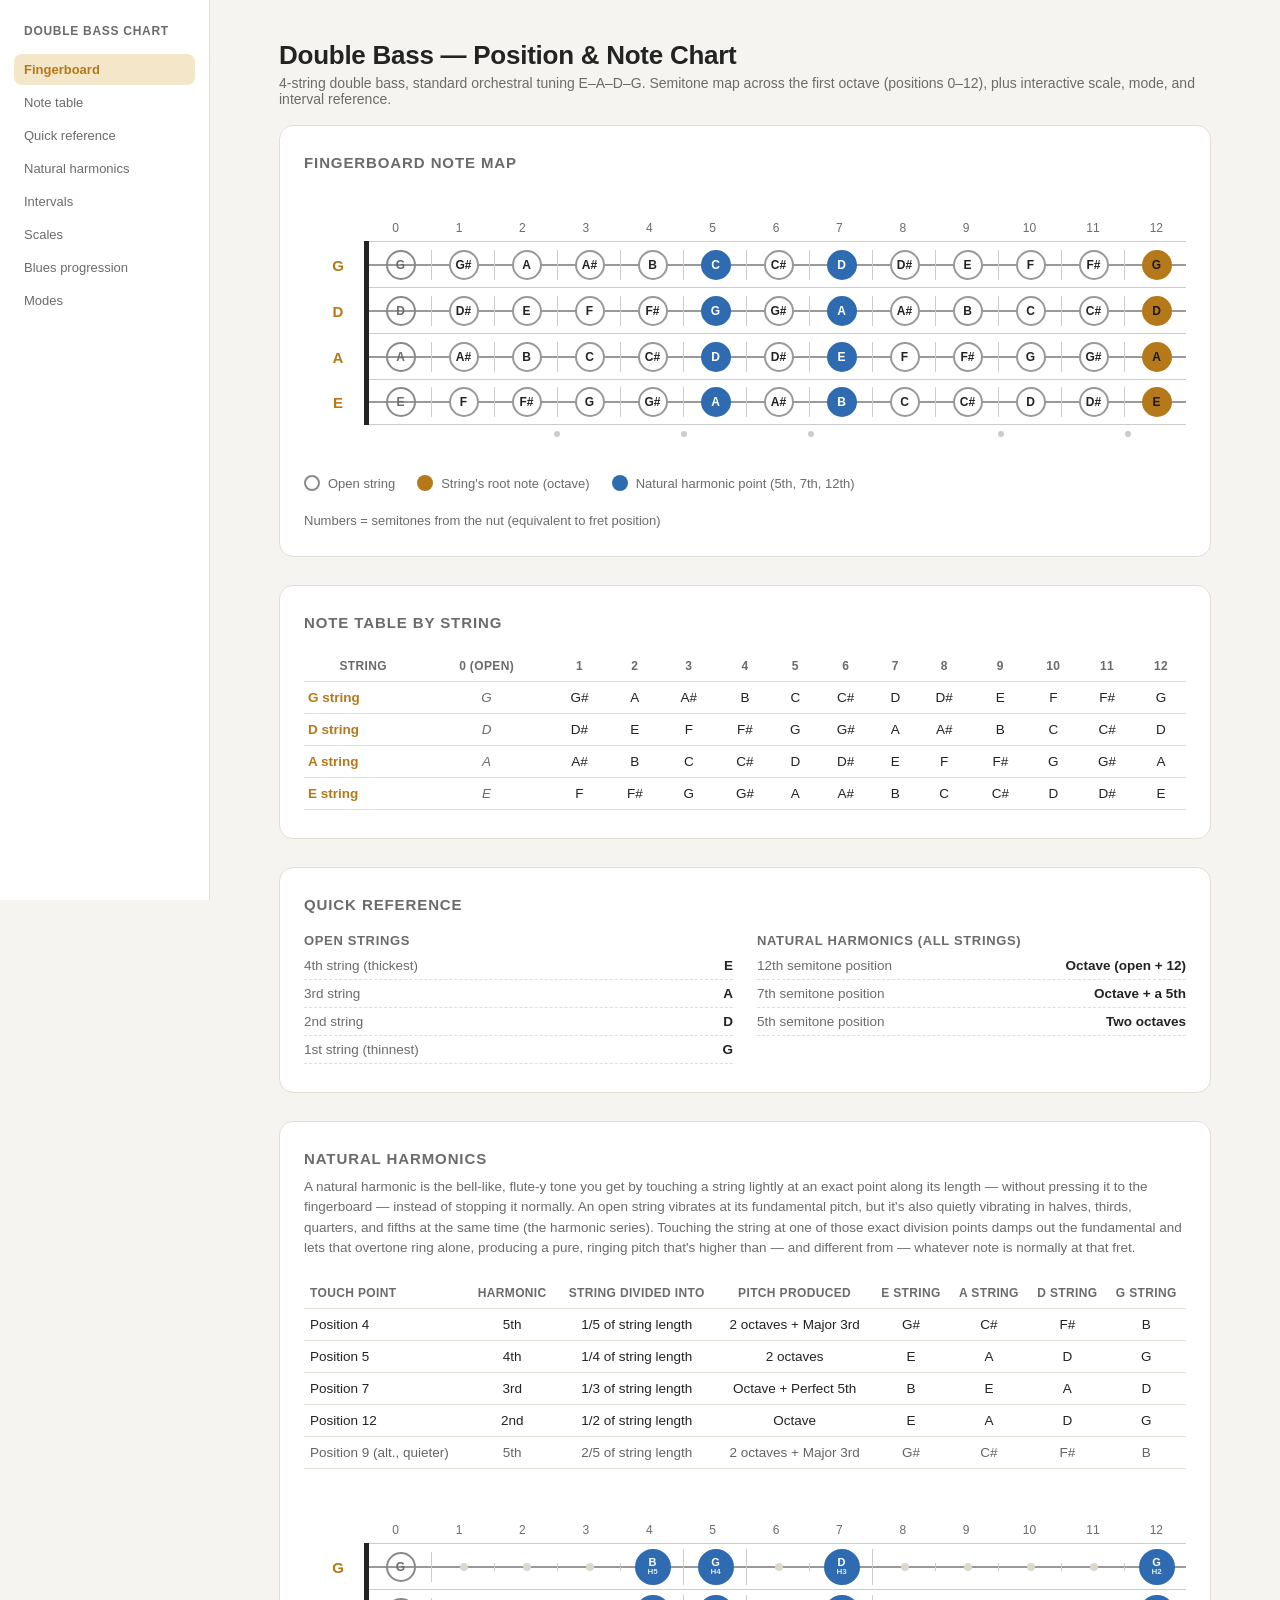
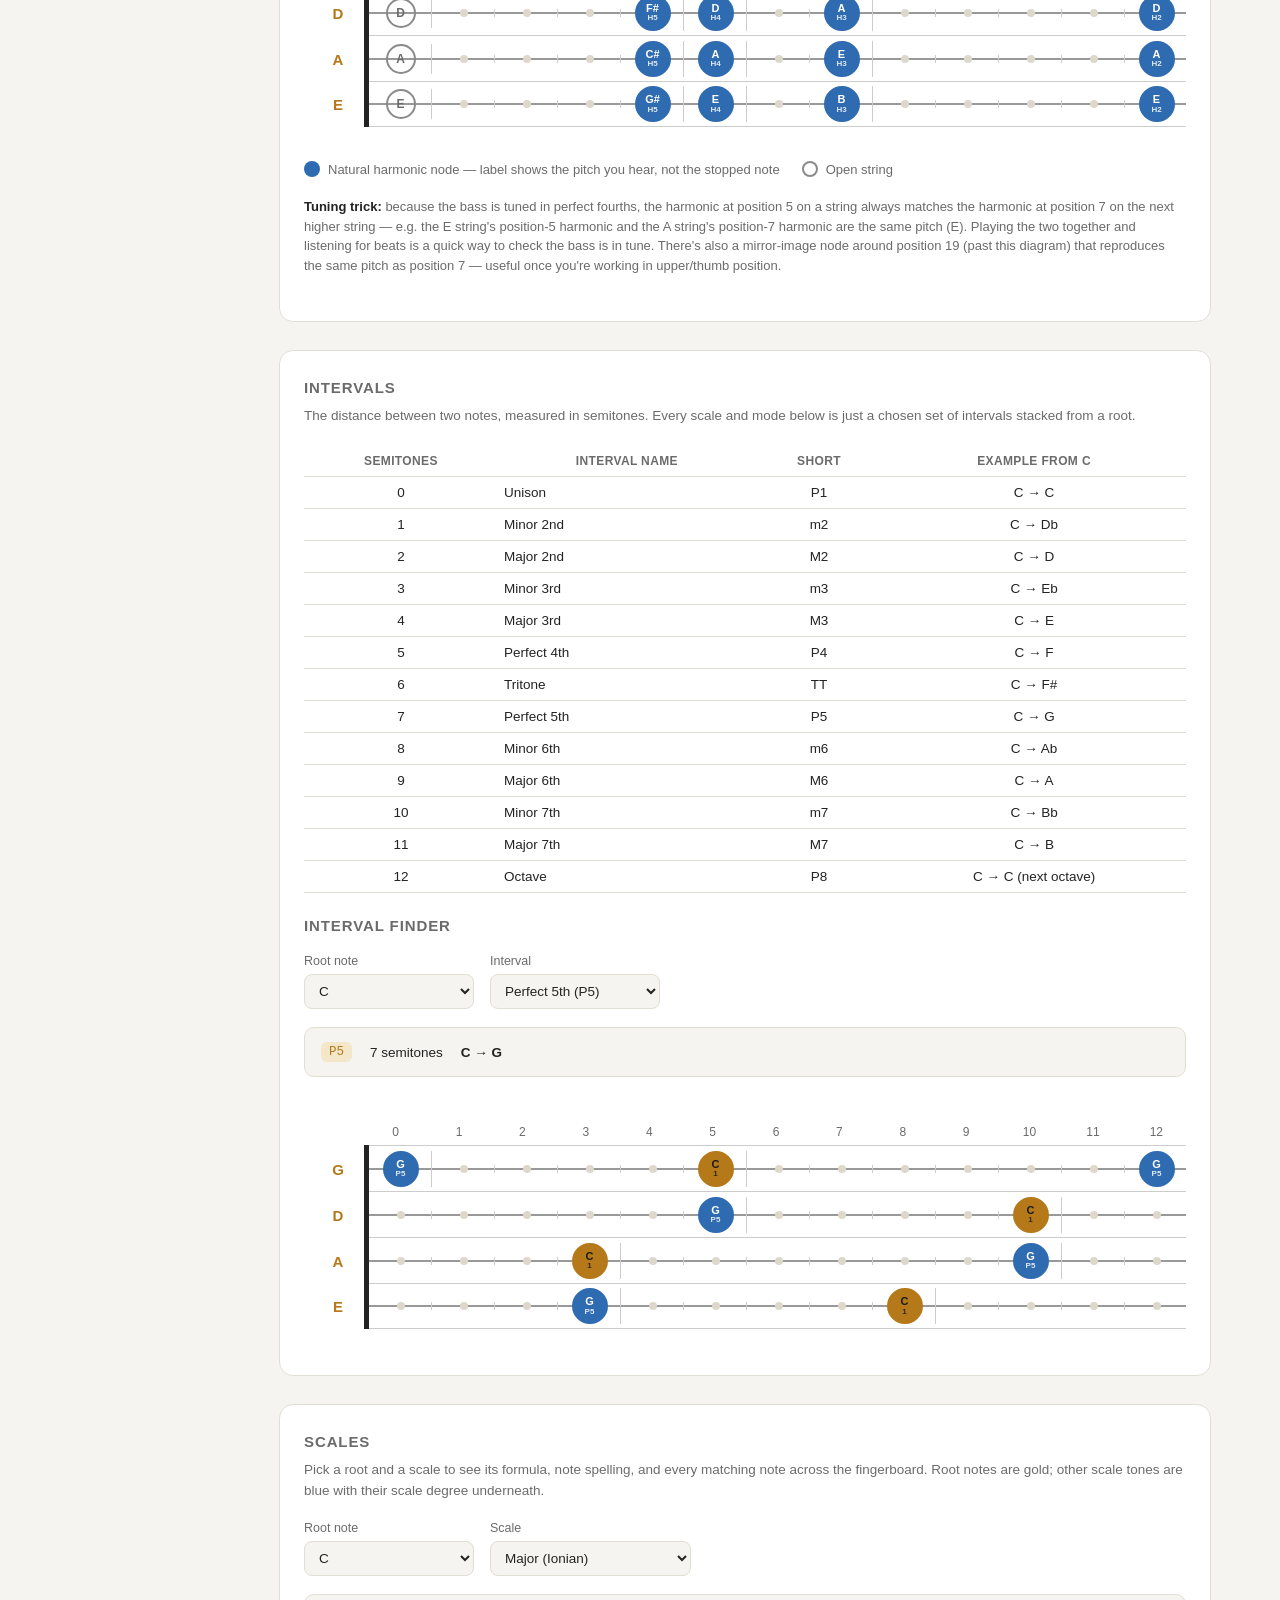
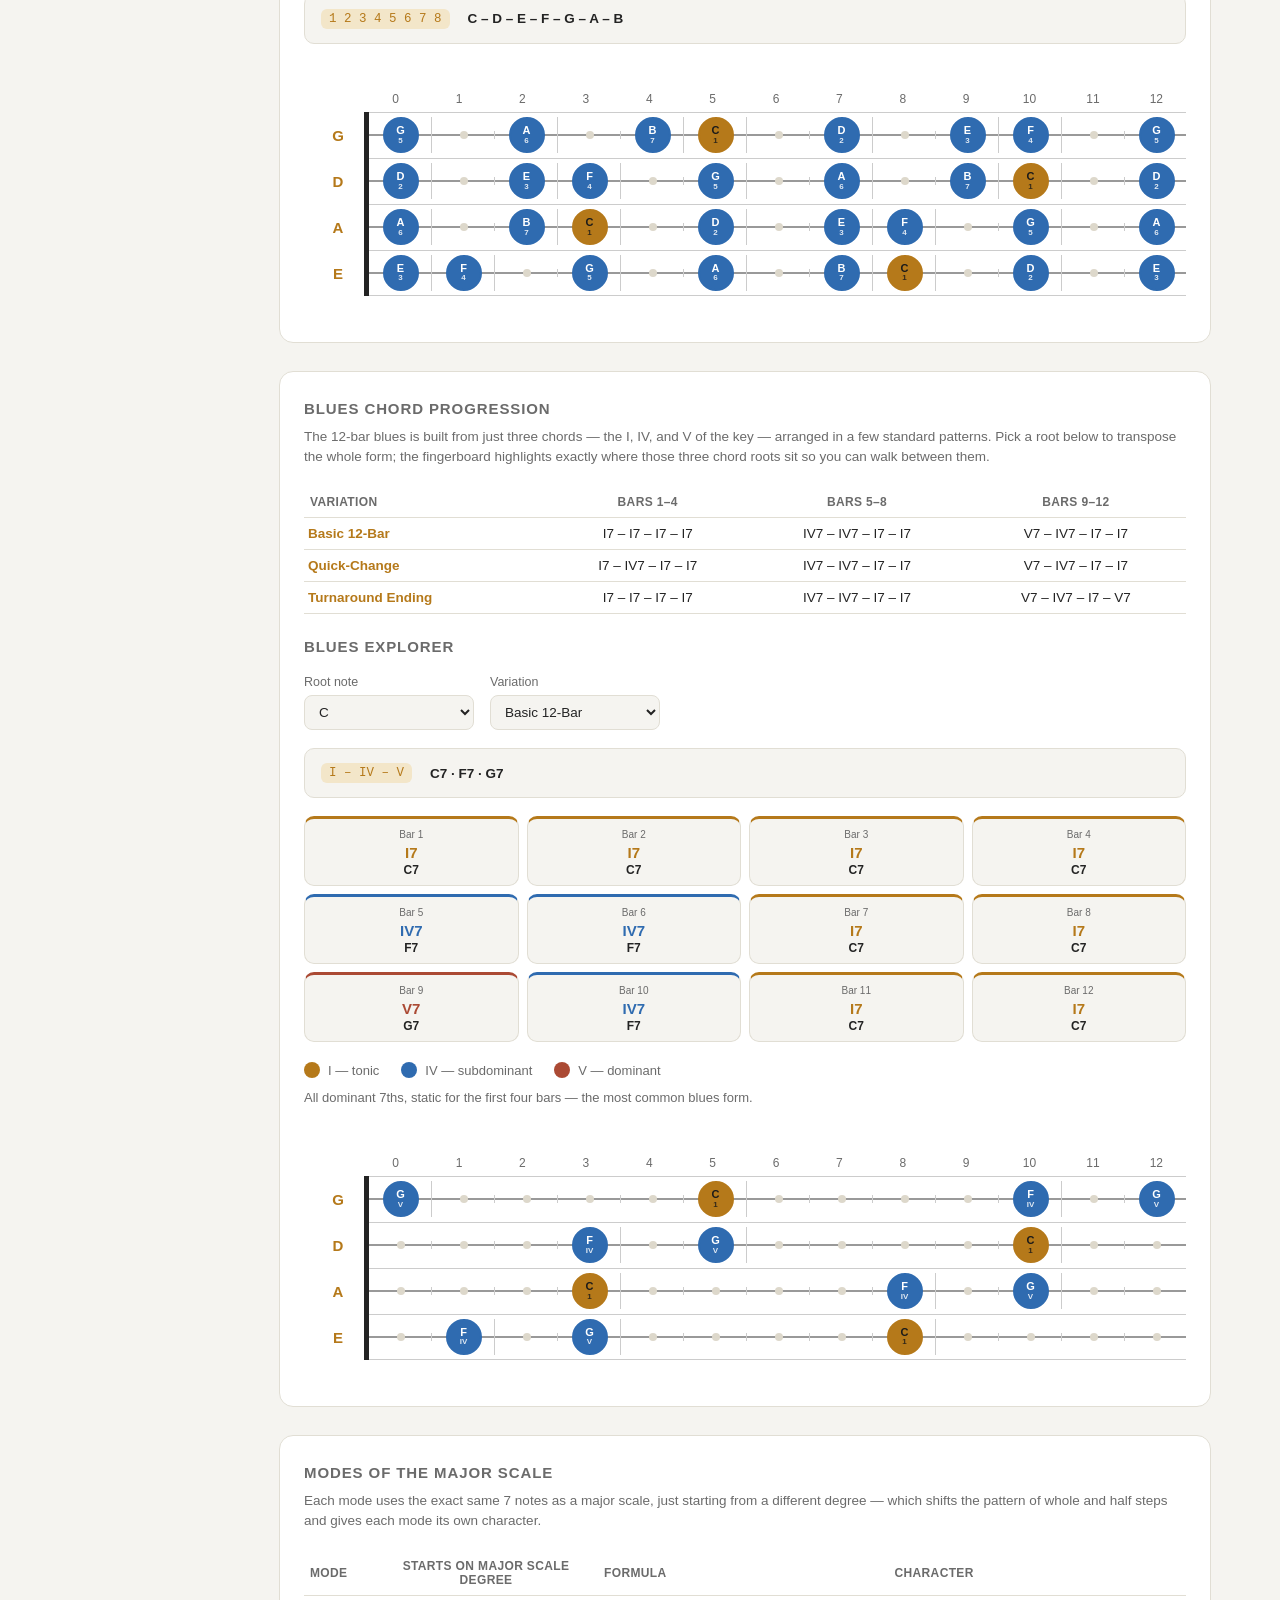
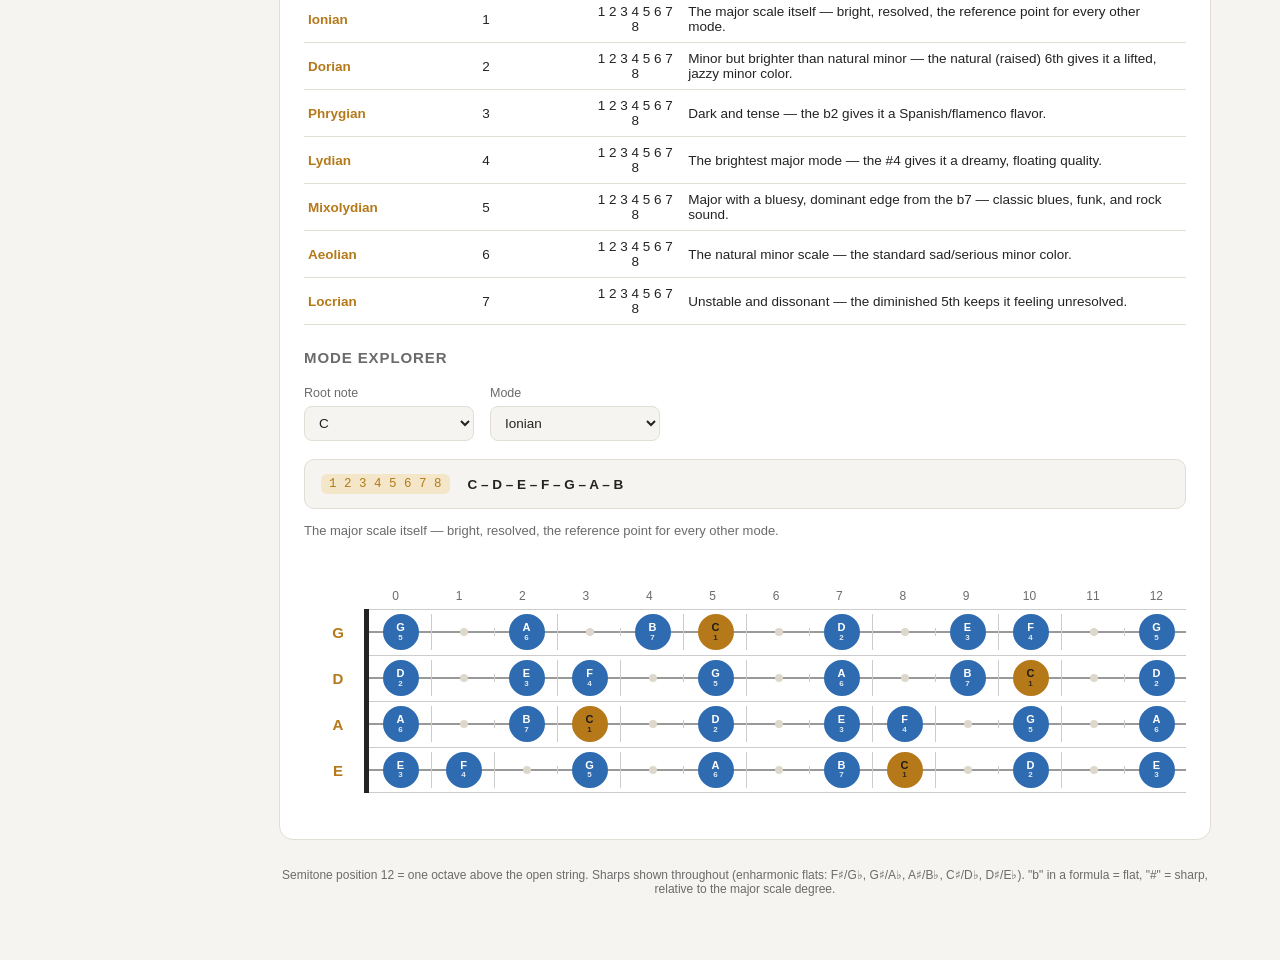
==== index.html @ dc522dbb "test" ====
<!DOCTYPE html>
<html lang="en">
<head>
<meta charset="UTF-8">
<title>Double Bass — Positions, Notes, Scales, Modes &amp; Intervals</title>
<style>
  /* ========== COLOR TOKENS ========== */
  /* Dark theme is the default; the media query below overrides these for light mode. */
  :root {
    --bg: #14161c;
    --panel: #1c1f27;
    --panel-border: #2b2f3a;
    --text: #e8eaef;
    --muted: #9aa1b2;
    --accent: #d9a441;
    --accent-soft: #3a3120;
    --string-line: #565c6e;
    --fret-line: #3a3f4c;
    --nut: #e8eaef;
    --open-dot: #6c7386;
    --root-dot: #d9a441;
    --natural-dot: #4d84c9;
    --dim-dot: #3a3f4c;
    --chord-i: #d9a441;
    --chord-iv: #4d84c9;
    --chord-v: #c9604a;
  }
  /* Light-mode overrides for the same token names above */
  @media (prefers-color-scheme: light) {
    :root {
      --bg: #f5f4f0;
      --panel: #ffffff;
      --panel-border: #e1ded4;
      --text: #232323;
      --muted: #6b6b6b;
      --accent: #b5791a;
      --accent-soft: #f3e6c9;
      --string-line: #999;
      --fret-line: #ccc;
      --nut: #232323;
      --open-dot: #8a8a8a;
      --root-dot: #b5791a;
      --natural-dot: #2f6bb0;
      --dim-dot: #ddd8cb;
      --chord-i: #b5791a;
      --chord-iv: #2f6bb0;
      --chord-v: #ab4a34;
    }
  }
  * { box-sizing: border-box; }
  /* ========== BASE PAGE LAYOUT ========== */
  /* Sidenav + main content sit side by side; .wrap is the centered content column. */
  body {
    margin: 0;
    padding: 0;
    background: var(--bg);
    color: var(--text);
    font-family: -apple-system, BlinkMacSystemFont, "Segoe UI", Helvetica, Arial, sans-serif;
    display: flex;
    align-items: flex-start;
  }
  .wrap { flex: 1; min-width: 0; max-width: 980px; margin: 0 auto; padding: 40px 24px 60px; }

  /* ========== LEFT NAV PANEL ========== */
  /* Sticky left-hand nav: stays pinned to the viewport while the content column scrolls;
     the active link is kept in sync with scroll position by the IntersectionObserver
     scrollspy near the bottom of the script block. */
  .sidenav {
    position: sticky;
    top: 0;
    align-self: flex-start;
    height: 100vh;
    overflow-y: auto;
    flex-shrink: 0;
    width: 210px;
    background: var(--panel);
    border-right: 1px solid var(--panel-border);
    padding: 24px 14px;
    display: flex;
    flex-direction: column;
    gap: 2px;
  }
  .sidenav-title {
    font-size: 12px;
    font-weight: 700;
    text-transform: uppercase;
    letter-spacing: 0.06em;
    color: var(--muted);
    padding: 0 10px 14px;
  }
  .sidenav a {
    font-size: 13px;
    color: var(--muted);
    text-decoration: none;
    padding: 8px 10px;
    border-radius: 8px;
    transition: background .12s, color .12s;
  }
  .sidenav a:hover { color: var(--text); background: var(--bg); }
  .sidenav a.active { color: var(--accent); background: var(--accent-soft); font-weight: 600; }

  /* Below 860px there's no room for a side column: the nav becomes a static,
     horizontally-scrollable bar stacked above the content instead of a sticky sidebar. */
  @media (max-width: 860px) {
    body { flex-direction: column; }
    .sidenav {
      position: static;
      width: 100%;
      height: auto;
      flex-direction: row;
      overflow-x: auto;
      overflow-y: visible;
      border-right: none;
      border-bottom: 1px solid var(--panel-border);
      gap: 6px;
      padding: 14px 16px;
    }
    .sidenav-title { display: none; }
    .sidenav a { flex-shrink: 0; white-space: nowrap; }
    .wrap { max-width: 100%; }
  }
  /* ========== PAGE HEADER + SHARED PANEL CHROME ========== */
  /* h1/subtitle are the page banner; .panel is the rounded card used for every section below. */
  h1 {
    font-size: 26px;
    margin: 0 0 4px;
    letter-spacing: -0.01em;
  }
  .subtitle {
    color: var(--muted);
    font-size: 14px;
    margin: 0 0 18px;
  }
  .panel {
    background: var(--panel);
    border: 1px solid var(--panel-border);
    border-radius: 14px;
    padding: 28px 24px;
    margin-bottom: 28px;
    scroll-margin-top: 20px;
  }
  .panel h2 {
    font-size: 15px;
    text-transform: uppercase;
    letter-spacing: 0.06em;
    color: var(--muted);
    margin: 0 0 20px;
    font-weight: 600;
  }
  .panel p.desc {
    font-size: 13.5px;
    color: var(--muted);
    margin: -10px 0 20px;
    line-height: 1.5;
  }

  /* Fingerboard diagram */
  .board-scroll { overflow-x: auto; padding-bottom: 8px; }
  .board {
    position: relative;
    min-width: 900px;
    padding: 30px 16px 10px 60px;
  }
  .fret-numbers {
    display: grid;
    grid-template-columns: repeat(13, 1fr);
    margin-bottom: 6px;
    padding-left: 0;
  }
  .fret-numbers span {
    text-align: center;
    font-size: 12px;
    color: var(--muted);
    font-variant-numeric: tabular-nums;
  }
  .strings {
    position: relative;
    border-left: 5px solid var(--nut);
    padding-left: 0;
  }
  .string-row {
    position: relative;
    display: grid;
    grid-template-columns: repeat(13, 1fr);
    height: 46px;
    align-items: center;
    border-top: 1px solid var(--fret-line);
  }
  .string-row:last-child { border-bottom: 1px solid var(--fret-line); }
  .string-row::before {
    content: "";
    position: absolute;
    left: 0; right: 0; top: 50%;
    height: 2px;
    background: var(--string-line);
    transform: translateY(-1px);
  }
  .string-label {
    position: absolute;
    left: -46px;
    top: 50%;
    transform: translateY(-50%);
    font-weight: 700;
    font-size: 15px;
    color: var(--accent);
    width: 30px;
    text-align: center;
  }
  .cell {
    position: relative;
    display: flex;
    justify-content: center;
    z-index: 2;
  }
  .fret-div {
    position: absolute;
    top: 0; bottom: 0; right: 0;
    width: 1px;
    background: var(--fret-line);
  }
  .note {
    position: relative;
    width: 30px;
    height: 30px;
    border-radius: 50%;
    display: flex;
    align-items: center;
    justify-content: center;
    font-size: 12px;
    font-weight: 700;
    background: var(--panel);
    border: 2px solid var(--string-line);
    color: var(--text);
  }
  .note.open {
    background: transparent;
    border: 2px solid var(--open-dot);
    color: var(--muted);
  }
  .note.root {
    background: var(--accent);
    border-color: var(--accent);
    color: #1a1a1a;
  }
  .note.natural {
    background: var(--natural-dot);
    border-color: var(--natural-dot);
    color: #fff;
  }
  .note.scale {
    width: 36px;
    height: 36px;
    flex-direction: column;
    gap: 0;
    background: var(--natural-dot);
    border-color: var(--natural-dot);
    color: #fff;
    font-size: 11px;
    line-height: 1.05;
  }
  .note.scale.is-root {
    background: var(--accent);
    border-color: var(--accent);
    color: #1a1a1a;
  }
  .note.scale span.deg {
    font-size: 8px;
    font-weight: 600;
    opacity: 0.85;
  }
  .note.dim {
    width: 8px;
    height: 8px;
    background: var(--dim-dot);
    border: none;
  }

  .marker-row {
    display: grid;
    grid-template-columns: repeat(13, 1fr);
    margin-top: 6px;
  }
  .marker-row span {
    text-align: center;
    font-size: 11px;
    color: var(--muted);
  }
  .marker-dot {
    display: inline-block;
    width: 6px; height: 6px;
    border-radius: 50%;
    background: var(--fret-line);
  }

  .legend {
    display: flex;
    gap: 22px;
    flex-wrap: wrap;
    margin-top: 20px;
    font-size: 13px;
    color: var(--muted);
  }
  .legend-item { display: flex; align-items: center; gap: 8px; }
  .legend-dot {
    width: 16px; height: 16px;
    border-radius: 50%;
    flex-shrink: 0;
  }

  /* Tables */
  table {
    width: 100%;
    border-collapse: collapse;
    font-size: 13.5px;
  }
  th, td {
    text-align: center;
    padding: 8px 6px;
    border-bottom: 1px solid var(--panel-border);
    font-variant-numeric: tabular-nums;
  }
  th {
    color: var(--muted);
    font-weight: 600;
    font-size: 12px;
    text-transform: uppercase;
    letter-spacing: 0.03em;
  }
  td.string-name, td.name-cell {
    font-weight: 700;
    color: var(--accent);
    text-align: left;
    padding-left: 4px;
  }
  td.left { text-align: left; }
  td.open-note { color: var(--muted); font-style: italic; }

  /* Two-column layout used by the Quick Reference panel's open-strings / harmonics lists */
  .two-col {
    display: grid;
    grid-template-columns: 1fr 1fr;
    gap: 24px;
  }
  @media (max-width: 720px) {
    .two-col { grid-template-columns: 1fr; }
  }
  .note-block h3 {
    font-size: 13px;
    color: var(--muted);
    text-transform: uppercase;
    letter-spacing: 0.05em;
    margin: 0 0 10px;
  }
  ul.plain {
    margin: 0;
    padding: 0;
    list-style: none;
    display: flex;
    flex-direction: column;
    gap: 6px;
  }
  ul.plain li {
    display: flex;
    justify-content: space-between;
    font-size: 13.5px;
    border-bottom: 1px dashed var(--panel-border);
    padding-bottom: 6px;
  }
  ul.plain li span:first-child { color: var(--muted); }
  ul.plain li span:last-child { font-weight: 600; }

  /* Explorer controls */
  .explorer {
    display: flex;
    flex-wrap: wrap;
    gap: 16px;
    margin-bottom: 18px;
  }
  .explorer label {
    font-size: 12.5px;
    color: var(--muted);
    display: flex;
    flex-direction: column;
    gap: 6px;
  }
  .explorer select {
    background: var(--bg);
    color: var(--text);
    border: 1px solid var(--panel-border);
    border-radius: 8px;
    padding: 8px 10px;
    font-size: 13.5px;
    min-width: 170px;
  }
  .result-strip {
    display: flex;
    flex-wrap: wrap;
    gap: 18px;
    align-items: center;
    background: var(--bg);
    border: 1px solid var(--panel-border);
    border-radius: 10px;
    padding: 14px 16px;
    margin-bottom: 18px;
    font-size: 13.5px;
  }
  .result-strip .formula-tag {
    font-family: ui-monospace, SFMono-Regular, Menlo, monospace;
    background: var(--accent-soft);
    color: var(--accent);
    padding: 3px 8px;
    border-radius: 6px;
    font-size: 12.5px;
  }
  .result-strip .notes-list {
    font-weight: 600;
  }
  .character-line {
    font-size: 13px;
    color: var(--muted);
    margin-top: -6px;
    margin-bottom: 18px;
    line-height: 1.5;
  }

  /* Page footer note (enharmonic-spelling legend) */
  footer {
    color: var(--muted);
    font-size: 12px;
    text-align: center;
    margin-top: 20px;
  }

  /* Blues progression bar grid */
  .blues-bars {
    display: grid;
    grid-template-columns: repeat(4, 1fr);
    gap: 8px;
    margin-bottom: 18px;
  }
  .blues-bar {
    border: 1px solid var(--panel-border);
    border-radius: 10px;
    padding: 10px 8px 8px;
    text-align: center;
    background: var(--bg);
    border-top: 3px solid var(--panel-border);
  }
  .blues-bar .bar-num {
    font-size: 10px;
    color: var(--muted);
    margin-bottom: 4px;
  }
  .blues-bar .bar-roman {
    font-size: 15px;
    font-weight: 700;
  }
  .blues-bar .bar-chord {
    font-size: 12px;
    font-weight: 600;
    color: var(--text);
    margin-top: 2px;
  }
  .blues-bar.fn-I { border-top-color: var(--chord-i); }
  .blues-bar.fn-I .bar-roman { color: var(--chord-i); }
  .blues-bar.fn-IV { border-top-color: var(--chord-iv); }
  .blues-bar.fn-IV .bar-roman { color: var(--chord-iv); }
  .blues-bar.fn-V { border-top-color: var(--chord-v); }
  .blues-bar.fn-V .bar-roman { color: var(--chord-v); }
</style>
</head>
<body>
<!-- Sticky left nav; links use data-target ids matched against panel ids by the scrollspy script -->
<nav class="sidenav" id="sidenav">
  <div class="sidenav-title">Double Bass Chart</div>
  <a href="#board-panel" data-target="board-panel">Fingerboard</a>
  <a href="#table-panel" data-target="table-panel">Note table</a>
  <a href="#quickref-panel" data-target="quickref-panel">Quick reference</a>
  <a href="#harmonics-panel" data-target="harmonics-panel">Natural harmonics</a>
  <a href="#intervals-panel" data-target="intervals-panel">Intervals</a>
  <a href="#scales-panel" data-target="scales-panel">Scales</a>
  <a href="#blues-panel" data-target="blues-panel">Blues progression</a>
  <a href="#modes-panel" data-target="modes-panel">Modes</a>
</nav>
<div class="wrap">
  <h1>Double Bass — Position &amp; Note Chart</h1>
  <p class="subtitle">4-string double bass, standard orchestral tuning E&ndash;A&ndash;D&ndash;G. Semitone map across the first octave (positions 0&ndash;12), plus interactive scale, mode, and interval reference.</p>

  <!-- FINGERBOARD DIAGRAM -->
  <div class="panel" id="board-panel">
    <h2>Fingerboard Note Map</h2>
    <div class="board-scroll">
      <div class="board">
        <div class="fret-numbers">
          <span>0</span><span>1</span><span>2</span><span>3</span><span>4</span><span>5</span><span>6</span><span>7</span><span>8</span><span>9</span><span>10</span><span>11</span><span>12</span>
        </div>
        <div class="strings" id="strings"></div>
        <div class="marker-row">
          <span></span><span></span><span></span><span class="marker-dot"></span><span></span><span class="marker-dot"></span><span></span><span class="marker-dot"></span><span></span><span></span><span class="marker-dot"></span><span></span><span class="marker-dot marker-dot"></span>
        </div>
      </div>
    </div>
    <div class="legend">
      <div class="legend-item"><span class="legend-dot" style="border:2px solid var(--open-dot); background:transparent;"></span> Open string</div>
      <div class="legend-item"><span class="legend-dot" style="background:var(--accent);"></span> String's root note (octave)</div>
      <div class="legend-item"><span class="legend-dot" style="background:var(--natural-dot);"></span> Natural harmonic point (5th, 7th, 12th)</div>
      <div class="legend-item">Numbers = semitones from the nut (equivalent to fret position)</div>
    </div>
  </div>

  <!-- NOTE TABLE -->
  <div class="panel" id="table-panel">
    <h2>Note Table by String</h2>
    <div style="overflow-x:auto;">
    <table id="note-table">
      <thead>
        <tr>
          <th>String</th>
          <th>0 (open)</th><th>1</th><th>2</th><th>3</th><th>4</th><th>5</th><th>6</th><th>7</th><th>8</th><th>9</th><th>10</th><th>11</th><th>12</th>
        </tr>
      </thead>
      <tbody id="note-table-body"></tbody>
    </table>
    </div>
  </div>

  <!-- QUICK REFERENCE -->
  <div class="panel" id="quickref-panel">
    <h2>Quick Reference</h2>
    <div class="two-col">
      <div class="note-block">
        <h3>Open Strings</h3>
        <ul class="plain">
          <li><span>4th string (thickest)</span><span>E</span></li>
          <li><span>3rd string</span><span>A</span></li>
          <li><span>2nd string</span><span>D</span></li>
          <li><span>1st string (thinnest)</span><span>G</span></li>
        </ul>
      </div>
      <div class="note-block">
        <h3>Natural Harmonics (all strings)</h3>
        <ul class="plain">
          <li><span>12th semitone position</span><span>Octave (open + 12)</span></li>
          <li><span>7th semitone position</span><span>Octave + a 5th</span></li>
          <li><span>5th semitone position</span><span>Two octaves</span></li>
        </ul>
      </div>
    </div>
  </div>

  <!-- NATURAL HARMONICS -->
  <div class="panel" id="harmonics-panel">
    <h2>Natural Harmonics</h2>
    <p class="desc">
      A natural harmonic is the bell-like, flute-y tone you get by touching a string lightly at an exact point
      along its length &mdash; without pressing it to the fingerboard &mdash; instead of stopping it normally.
      An open string vibrates at its fundamental pitch, but it's also quietly vibrating in halves, thirds,
      quarters, and fifths at the same time (the harmonic series). Touching the string at one of those exact
      division points damps out the fundamental and lets that overtone ring alone, producing a pure, ringing
      pitch that's higher than &mdash; and different from &mdash; whatever note is normally at that fret.
    </p>
    <div style="overflow-x:auto; margin-bottom: 24px;">
      <table>
        <thead>
          <tr>
            <th style="text-align:left;">Touch Point</th>
            <th>Harmonic</th>
            <th>String Divided Into</th>
            <th>Pitch Produced</th>
            <th>E string</th>
            <th>A string</th>
            <th>D string</th>
            <th>G string</th>
          </tr>
        </thead>
        <tbody id="harmonics-table-body"></tbody>
      </table>
    </div>

    <div class="board-scroll">
      <div id="harmonics-board"></div>
    </div>
    <div class="legend" style="margin-top:16px;">
      <div class="legend-item"><span class="legend-dot" style="background:var(--natural-dot);"></span> Natural harmonic node &mdash; label shows the pitch you hear, not the stopped note</div>
      <div class="legend-item"><span class="legend-dot" style="border:2px solid var(--open-dot); background:transparent;"></span> Open string</div>
    </div>

    <p class="character-line" style="margin-top:20px;">
      <strong style="color: var(--text);">Tuning trick:</strong> because the bass is tuned in perfect fourths,
      the harmonic at position 5 on a string always matches the harmonic at position 7 on the next higher
      string &mdash; e.g. the E string's position-5 harmonic and the A string's position-7 harmonic are the same
      pitch (E). Playing the two together and listening for beats is a quick way to check the bass is in tune.
      There's also a mirror-image node around position 19 (past this diagram) that reproduces the same pitch
      as position 7 &mdash; useful once you're working in upper/thumb position.
    </p>
  </div>

  <!-- INTERVALS -->
  <div class="panel" id="intervals-panel">
    <h2>Intervals</h2>
    <p class="desc">The distance between two notes, measured in semitones. Every scale and mode below is just a chosen set of intervals stacked from a root.</p>
    <div style="overflow-x:auto; margin-bottom: 24px;">
      <table>
        <thead>
          <tr><th>Semitones</th><th>Interval Name</th><th>Short</th><th>Example from C</th></tr>
        </thead>
        <tbody id="interval-table-body"></tbody>
      </table>
    </div>

    <h2 style="margin-top: 6px;">Interval Finder</h2>
    <div class="explorer">
      <label>Root note
        <select id="interval-root"></select>
      </label>
      <label>Interval
        <select id="interval-select"></select>
      </label>
    </div>
    <div class="result-strip" id="interval-result"></div>
    <div class="board-scroll">
      <div id="interval-board"></div>
    </div>
  </div>

  <!-- SCALES -->
  <div class="panel" id="scales-panel">
    <h2>Scales</h2>
    <p class="desc">Pick a root and a scale to see its formula, note spelling, and every matching note across the fingerboard. Root notes are gold; other scale tones are blue with their scale degree underneath.</p>
    <div class="explorer">
      <label>Root note
        <select id="scale-root"></select>
      </label>
      <label>Scale
        <select id="scale-select"></select>
      </label>
    </div>
    <div class="result-strip" id="scale-result"></div>
    <div class="board-scroll">
      <div id="scale-board"></div>
    </div>
  </div>

  <!-- BLUES CHORD PROGRESSION -->
  <div class="panel" id="blues-panel">
    <h2>Blues Chord Progression</h2>
    <p class="desc">The 12-bar blues is built from just three chords &mdash; the I, IV, and V of the key &mdash; arranged in a few standard patterns. Pick a root below to transpose the whole form; the fingerboard highlights exactly where those three chord roots sit so you can walk between them.</p>

    <div style="overflow-x:auto; margin-bottom: 24px;">
      <table>
        <thead>
          <tr><th style="text-align:left;">Variation</th><th>Bars 1&ndash;4</th><th>Bars 5&ndash;8</th><th>Bars 9&ndash;12</th></tr>
        </thead>
        <tbody id="blues-overview-body"></tbody>
      </table>
    </div>

    <h2 style="margin-top: 6px;">Blues Explorer</h2>
    <div class="explorer">
      <label>Root note
        <select id="blues-root"></select>
      </label>
      <label>Variation
        <select id="blues-variation"></select>
      </label>
    </div>
    <div class="result-strip" id="blues-result"></div>
    <div class="blues-bars" id="blues-bars"></div>
    <div class="legend" style="margin-bottom: 16px;">
      <div class="legend-item"><span class="legend-dot" style="background:var(--chord-i);"></span> I &mdash; tonic</div>
      <div class="legend-item"><span class="legend-dot" style="background:var(--chord-iv);"></span> IV &mdash; subdominant</div>
      <div class="legend-item"><span class="legend-dot" style="background:var(--chord-v);"></span> V &mdash; dominant</div>
    </div>
    <p class="character-line" id="blues-description"></p>
    <div class="board-scroll">
      <div id="blues-board"></div>
    </div>
  </div>

  <!-- MODES -->
  <div class="panel" id="modes-panel">
    <h2>Modes of the Major Scale</h2>
    <p class="desc">Each mode uses the exact same 7 notes as a major scale, just starting from a different degree — which shifts the pattern of whole and half steps and gives each mode its own character.</p>
    <div style="overflow-x:auto; margin-bottom: 24px;">
      <table>
        <thead>
          <tr><th style="text-align:left;">Mode</th><th>Starts on Major Scale Degree</th><th>Formula</th><th>Character</th></tr>
        </thead>
        <tbody id="mode-table-body"></tbody>
      </table>
    </div>

    <h2 style="margin-top: 6px;">Mode Explorer</h2>
    <div class="explorer">
      <label>Root note
        <select id="mode-root"></select>
      </label>
      <label>Mode
        <select id="mode-select"></select>
      </label>
    </div>
    <div class="result-strip" id="mode-result"></div>
    <p class="character-line" id="mode-character"></p>
    <div class="board-scroll">
      <div id="mode-board"></div>
    </div>
  </div>

  <footer>Semitone position 12 = one octave above the open string. Sharps shown throughout (enharmonic flats: F&#9839;/G&#9837;, G&#9839;/A&#9837;, A&#9839;/B&#9837;, C&#9839;/D&#9837;, D&#9839;/E&#9837;). "b" in a formula = flat, "#" = sharp, relative to the major scale degree.</footer>
</div>

<script>
/* ---------- Core note data ---------- */
// All 12 pitch classes in chromatic order (sharps only); array index doubles as a 0-11 pitch number.
const CHROMATIC = ["C","C#","D","D#","E","F","F#","G","G#","A","A#","B"];
// The four bass strings, thinnest/highest first, with their open-string pitch.
const STRINGS = [
  { label: "G", root: "G" },
  { label: "D", root: "D" },
  { label: "A", root: "A" },
  { label: "E", root: "E" },
];
// Fret-equivalent positions (from the open string) where natural harmonics ring: 5th, 7th, 12th.
const HARMONIC_POSITIONS = [5, 7, 12];

// Chromatic index (0-11) of a note name.
function idx(note) { return CHROMATIC.indexOf(note); }
// The 13 notes (open string + frets 1-12) starting from openNote.
function notesFromOpen(openNote) {
  const start = idx(openNote);
  const out = [];
  for (let i = 0; i <= 12; i++) out.push(CHROMATIC[(start + i) % 12]);
  return out;
}

/* ---------- Correct enharmonic spelling (each scale degree gets its own letter) ---------- */
const LETTER_ORDER = ["C","D","E","F","G","A","B"];
const LETTER_NATURAL = { C:0, D:2, E:4, F:5, G:7, A:9, B:11 };

function numeralFromDegree(label) {
  return parseInt(label.replace(/[#b]/g, ""), 10);
}

// Spell the note that is `offsetSemitones` above rootNote, using the letter
// that is `numeral` scale-steps above the root's letter (so e.g. a "b3" above
// C is forced to use the letter E — giving Eb, never the enharmonic D#).
function spellNote(rootNote, offsetSemitones, numeral) {
  const rootLetter = rootNote[0];
  const rootPitch = idx(rootNote);
  const targetPitch = ((rootPitch + offsetSemitones) % 12 + 12) % 12;
  const startIdx = LETTER_ORDER.indexOf(rootLetter);
  const targetLetter = LETTER_ORDER[(startIdx + (numeral - 1)) % 7];
  const targetNatural = LETTER_NATURAL[targetLetter];
  let diff = ((targetPitch - targetNatural) % 12 + 12) % 12;
  if (diff > 6) diff -= 12; // fold into -6..6, accidentals should land in -2..2
  const accidental = diff === 0 ? "" : diff === 1 ? "#" : diff === -1 ? "b" : diff === 2 ? "##" : diff === -2 ? "bb" : "";
  return targetLetter + accidental;
}

/* ---------- Main static fingerboard + table ---------- */
const boardEl = document.getElementById("strings");
const tbody = document.getElementById("note-table-body");

STRINGS.forEach(s => {
  const notes = notesFromOpen(s.root);
  const row = document.createElement("div");
  row.className = "string-row";
  const label = document.createElement("div");
  label.className = "string-label";
  label.textContent = s.label;
  row.appendChild(label);

  notes.forEach((note, i) => {
    const cell = document.createElement("div");
    cell.className = "cell";
    if (i < 12) {
      const div = document.createElement("div");
      div.className = "fret-div";
      cell.appendChild(div);
    }
    const dot = document.createElement("div");
    let cls = "note";
    if (i === 0) cls += " open";
    else if (note === s.root) cls += " root";
    else if (HARMONIC_POSITIONS.includes(i)) cls += " natural";
    dot.className = cls;
    dot.textContent = note;
    cell.appendChild(dot);
    row.appendChild(cell);
  });
  boardEl.appendChild(row);

  const tr = document.createElement("tr");
  const nameTd = document.createElement("td");
  nameTd.className = "string-name";
  nameTd.textContent = s.label + " string";
  tr.appendChild(nameTd);
  notes.forEach((note, i) => {
    const td = document.createElement("td");
    if (i === 0) td.className = "open-note";
    td.textContent = note;
    tr.appendChild(td);
  });
  tbody.appendChild(tr);
});

/* ---------- NATURAL HARMONICS ---------- */
// The natural-harmonic touch points shown in the table/diagram: fret-equivalent position,
// harmonic number, semitones above the open string, string-length fraction, and interval name.
const HARMONIC_NODES = [
  { pos: 4, harm: 5, semitones: 28, division: "1/5 of string length", intervalLabel: "2 octaves + Major 3rd" },
  { pos: 5, harm: 4, semitones: 24, division: "1/4 of string length", intervalLabel: "2 octaves" },
  { pos: 7, harm: 3, semitones: 19, division: "1/3 of string length", intervalLabel: "Octave + Perfect 5th" },
  { pos: 12, harm: 2, semitones: 12, division: "1/2 of string length", intervalLabel: "Octave" },
];
const HARMONIC_NODE_MAP = Object.fromEntries(HARMONIC_NODES.map(n => [n.pos, n]));

const harmonicsTableBody = document.getElementById("harmonics-table-body");
HARMONIC_NODES.slice().sort((a, b) => a.pos - b.pos).forEach(n => {
  const tr = document.createElement("tr");
  const pitches = STRINGS.slice().reverse().reduce((acc, s) => {
    acc[s.label] = CHROMATIC[(idx(s.root) + n.semitones) % 12];
    return acc;
  }, {});
  tr.innerHTML = `<td class="left">Position ${n.pos}</td><td>${n.harm}${n.harm === 2 ? "nd" : n.harm === 3 ? "rd" : "th"}</td><td>${n.division}</td><td>${n.intervalLabel}</td><td>${pitches["E"]}</td><td>${pitches["A"]}</td><td>${pitches["D"]}</td><td>${pitches["G"]}</td>`;
  harmonicsTableBody.appendChild(tr);
});
// Extra footnote row for the quieter alternate node of the 5th harmonic
(() => {
  const tr = document.createElement("tr");
  const semis = 28;
  const pitches = STRINGS.reduce((acc, s) => { acc[s.label] = CHROMATIC[(idx(s.root) + semis) % 12]; return acc; }, {});
  tr.style.opacity = "0.7";
  tr.innerHTML = `<td class="left">Position 9 (alt., quieter)</td><td>5th</td><td>2/5 of string length</td><td>2 octaves + Major 3rd</td><td>${pitches["E"]}</td><td>${pitches["A"]}</td><td>${pitches["D"]}</td><td>${pitches["G"]}</td>`;
  harmonicsTableBody.appendChild(tr);
})();

// Render the natural-harmonics fingerboard diagram: each harmonic node shows the pitch it
// produces (not the stopped note) on every string; other positions are dimmed placeholders.
function buildHarmonicsBoard(containerId) {
  const container = document.getElementById(containerId);
  container.innerHTML = "";
  const wrap = document.createElement("div");
  wrap.className = "board";

  const fretNums = document.createElement("div");
  fretNums.className = "fret-numbers";
  for (let i = 0; i <= 12; i++) {
    const span = document.createElement("span");
    span.textContent = i;
    fretNums.appendChild(span);
  }
  wrap.appendChild(fretNums);

  const stringsWrap = document.createElement("div");
  stringsWrap.className = "strings";

  STRINGS.forEach(s => {
    const row = document.createElement("div");
    row.className = "string-row";
    const label = document.createElement("div");
    label.className = "string-label";
    label.textContent = s.label;
    row.appendChild(label);

    for (let i = 0; i <= 12; i++) {
      const cell = document.createElement("div");
      cell.className = "cell";
      if (i < 12) {
        const div = document.createElement("div");
        div.className = "fret-div";
        cell.appendChild(div);
      }
      const node = HARMONIC_NODE_MAP[i];
      const dot = document.createElement("div");
      if (node) {
        const pitch = CHROMATIC[(idx(s.root) + node.semitones) % 12];
        dot.className = "note scale";
        dot.innerHTML = `<div>${pitch}</div><span class="deg">H${node.harm}</span>`;
      } else if (i === 0) {
        dot.className = "note open";
        dot.textContent = s.root;
      } else {
        dot.className = "note dim";
      }
      cell.appendChild(dot);
      row.appendChild(cell);
    }
    stringsWrap.appendChild(row);
  });

  wrap.appendChild(stringsWrap);
  container.appendChild(wrap);
}

/* ---------- Shared: build a small fingerboard highlighting a root + a set of scale degrees ---------- */
// members: array of { offset, numeral, label } — offset in semitones from root,
// numeral = scale-step number (1-7) used to pick the correct letter name, label = degree text (e.g. "b3").
function buildScaleBoard(container, rootNote, members) {
  container.innerHTML = "";
  const wrap = document.createElement("div");
  wrap.className = "board";

  const fretNums = document.createElement("div");
  fretNums.className = "fret-numbers";
  for (let i = 0; i <= 12; i++) {
    const span = document.createElement("span");
    span.textContent = i;
    fretNums.appendChild(span);
  }
  wrap.appendChild(fretNums);

  const stringsWrap = document.createElement("div");
  stringsWrap.className = "strings";

  const rootIdx = idx(rootNote);
  // Pre-spell each scale tone once (correct letter per degree), keyed by offset.
  const spelled = {};
  members.forEach(m => { spelled[m.offset] = { note: spellNote(rootNote, m.offset, m.numeral), label: m.label }; });

  STRINGS.forEach(s => {
    const notes = notesFromOpen(s.root);
    const row = document.createElement("div");
    row.className = "string-row";
    const label = document.createElement("div");
    label.className = "string-label";
    label.textContent = s.label;
    row.appendChild(label);

    notes.forEach((note, i) => {
      const cell = document.createElement("div");
      cell.className = "cell";
      if (i < 12) {
        const div = document.createElement("div");
        div.className = "fret-div";
        cell.appendChild(div);
      }
      const offsetFromRoot = ((idx(note) - rootIdx) % 12 + 12) % 12;
      const dot = document.createElement("div");
      const match = spelled[offsetFromRoot];

      if (offsetFromRoot === 0) {
        dot.className = "note scale is-root";
        dot.innerHTML = `<div>${match ? match.note : rootNote}</div><span class="deg">1</span>`;
      } else if (match) {
        dot.className = "note scale";
        dot.innerHTML = `<div>${match.note}</div><span class="deg">${match.label}</span>`;
      } else {
        dot.className = "note dim";
      }
      cell.appendChild(dot);
      row.appendChild(cell);
    });
    stringsWrap.appendChild(row);
  });

  wrap.appendChild(stringsWrap);
  container.appendChild(wrap);
}

function formulaFromOffsets(offsets) {
  // Simple scale-degree count, e.g. a 7-note scale reads "1 2 3 4 5 6 7 8" (8 = octave/root again).
  const nums = [];
  for (let i = 1; i <= offsets.length + 1; i++) nums.push(i);
  return nums.join(" ");
}

// Fill a <select> with options; items may be plain strings or {value, label}-shaped objects.
function populateSelect(selectEl, items, valueKey, labelKey) {
  selectEl.innerHTML = "";
  items.forEach((item, i) => {
    const opt = document.createElement("option");
    opt.value = typeof item === "string" ? item : item[valueKey];
    opt.textContent = typeof item === "string" ? item : item[labelKey];
    selectEl.appendChild(opt);
  });
}

/* ---------- INTERVALS ---------- */
// Every interval up to an octave: semitone distance, short abbreviation, and the scale-step
// numeral used by spellNote() to pick the correct letter name.
const INTERVALS = [
  { name: "Unison", abbr: "P1", semitones: 0, numeral: 1 },
  { name: "Minor 2nd", abbr: "m2", semitones: 1, numeral: 2 },
  { name: "Major 2nd", abbr: "M2", semitones: 2, numeral: 2 },
  { name: "Minor 3rd", abbr: "m3", semitones: 3, numeral: 3 },
  { name: "Major 3rd", abbr: "M3", semitones: 4, numeral: 3 },
  { name: "Perfect 4th", abbr: "P4", semitones: 5, numeral: 4 },
  { name: "Tritone", abbr: "TT", semitones: 6, numeral: 4 },
  { name: "Perfect 5th", abbr: "P5", semitones: 7, numeral: 5 },
  { name: "Minor 6th", abbr: "m6", semitones: 8, numeral: 6 },
  { name: "Major 6th", abbr: "M6", semitones: 9, numeral: 6 },
  { name: "Minor 7th", abbr: "m7", semitones: 10, numeral: 7 },
  { name: "Major 7th", abbr: "M7", semitones: 11, numeral: 7 },
  { name: "Octave", abbr: "P8", semitones: 12, numeral: 1 },
];

const intervalTableBody = document.getElementById("interval-table-body");
INTERVALS.forEach(iv => {
  const tr = document.createElement("tr");
  const exampleNote = spellNote("C", iv.semitones, iv.numeral) + (iv.semitones === 12 ? " (next octave)" : "");
  tr.innerHTML = `<td>${iv.semitones}</td><td class="left">${iv.name}</td><td>${iv.abbr}</td><td>C → ${exampleNote}</td>`;
  intervalTableBody.appendChild(tr);
});

const intervalRootSelect = document.getElementById("interval-root");
const intervalSelect = document.getElementById("interval-select");
populateSelect(intervalRootSelect, CHROMATIC);
populateSelect(intervalSelect, INTERVALS.map(iv => ({ value: `${iv.semitones}`, label: `${iv.name} (${iv.abbr})` })), "value", "label");

// Update the interval-finder result strip and fingerboard for the selected root + interval.
function renderInterval() {
  const root = intervalRootSelect.value;
  const semis = parseInt(intervalSelect.value, 10);
  const iv = INTERVALS.find(i => i.semitones === semis);
  const targetNote = spellNote(root, semis, iv.numeral);
  document.getElementById("interval-result").innerHTML =
    `<span class="formula-tag">${iv.abbr}</span><span>${semis} semitone${semis === 1 ? "" : "s"}</span><span class="notes-list">${root} → ${targetNote}</span>`;
  buildScaleBoard(document.getElementById("interval-board"), root, [
    { offset: 0, numeral: 1, label: "1" },
    { offset: semis % 12, numeral: iv.numeral, label: iv.abbr },
  ]);
}
intervalRootSelect.addEventListener("change", renderInterval);
intervalSelect.addEventListener("change", renderInterval);

/* ---------- SCALES ---------- */
// Scale definitions: semitone offsets from the root, plus their formula-degree labels (b3, #4, etc.).
const SCALES = [
  { key: "major", label: "Major (Ionian)", offsets: [0,2,4,5,7,9,11], degrees: ["1","2","3","4","5","6","7"] },
  { key: "natminor", label: "Natural Minor (Aeolian)", offsets: [0,2,3,5,7,8,10], degrees: ["1","2","b3","4","5","b6","b7"] },
  { key: "harmminor", label: "Harmonic Minor", offsets: [0,2,3,5,7,8,11], degrees: ["1","2","b3","4","5","b6","7"] },
  { key: "melminor", label: "Melodic Minor (ascending)", offsets: [0,2,3,5,7,9,11], degrees: ["1","2","b3","4","5","6","7"] },
  { key: "majpent", label: "Major Pentatonic", offsets: [0,2,4,7,9], degrees: ["1","2","3","5","6"] },
  { key: "minpent", label: "Minor Pentatonic", offsets: [0,3,5,7,10], degrees: ["1","b3","4","5","b7"] },
  { key: "blues", label: "Blues Scale", offsets: [0,3,5,6,7,10], degrees: ["1","b3","4","b5","5","b7"] },
];

const scaleRootSelect = document.getElementById("scale-root");
const scaleSelect = document.getElementById("scale-select");
populateSelect(scaleRootSelect, CHROMATIC);
populateSelect(scaleSelect, SCALES.map(s => ({ value: s.key, label: s.label })), "value", "label");

// Update the scale-explorer result strip and fingerboard for the selected root + scale.
function renderScale() {
  const root = scaleRootSelect.value;
  const scale = SCALES.find(s => s.key === scaleSelect.value);
  const members = scale.offsets.map((o, i) => ({ offset: o, numeral: numeralFromDegree(scale.degrees[i]), label: scale.degrees[i] }));
  const noteNames = members.map(m => spellNote(root, m.offset, m.numeral));
  document.getElementById("scale-result").innerHTML =
    `<span class="formula-tag">${formulaFromOffsets(scale.offsets)}</span><span class="notes-list">${noteNames.join(" – ")}</span>`;
  buildScaleBoard(document.getElementById("scale-board"), root, members);
}
scaleRootSelect.addEventListener("change", renderScale);
scaleSelect.addEventListener("change", renderScale);

/* ---------- BLUES CHORD PROGRESSION ---------- */
// Maps each scale degree used in the blues form (1, 4, 5) to its semitone offset,
// scale-step numeral, and roman-numeral label.
const DEGREE_INFO = {
  1: { offset: 0, numeral: 1, roman: "I" },
  4: { offset: 5, numeral: 4, roman: "IV" },
  5: { offset: 7, numeral: 5, roman: "V" },
};

// Each variation is 12 bars, given as scale-degree numbers (1 = I, 4 = IV, 5 = V).
const BLUES_VARIATIONS = [
  { key: "basic", label: "Basic 12-Bar", bars: [1,1,1,1, 4,4,1,1, 5,4,1,1], note: "All dominant 7ths, static for the first four bars — the most common blues form." },
  { key: "quick", label: "Quick-Change", bars: [1,4,1,1, 4,4,1,1, 5,4,1,1], note: "Moves to the IV in bar 2 before returning to I — adds early harmonic motion." },
  { key: "turnaround", label: "Turnaround Ending", bars: [1,1,1,1, 4,4,1,1, 5,4,1,5], note: "Ends on the V in bar 12 instead of I, pulling the ear back around to the top of the form." },
];

const bluesOverviewBody = document.getElementById("blues-overview-body");
BLUES_VARIATIONS.forEach(v => {
  const chunk = arr => arr.map(d => DEGREE_INFO[d].roman + "7").join(" &ndash; ");
  const tr = document.createElement("tr");
  tr.innerHTML = `<td class="name-cell">${v.label}</td><td>${chunk(v.bars.slice(0, 4))}</td><td>${chunk(v.bars.slice(4, 8))}</td><td>${chunk(v.bars.slice(8, 12))}</td>`;
  bluesOverviewBody.appendChild(tr);
});

const bluesRootSelect = document.getElementById("blues-root");
const bluesVariationSelect = document.getElementById("blues-variation");
populateSelect(bluesRootSelect, CHROMATIC);
populateSelect(bluesVariationSelect, BLUES_VARIATIONS.map(v => ({ value: v.key, label: v.label })), "value", "label");

// Update the blues-explorer result strip, bar grid, and fingerboard for the selected root + variation.
function renderBlues() {
  const root = bluesRootSelect.value;
  const variation = BLUES_VARIATIONS.find(v => v.key === bluesVariationSelect.value);
  const chordNames = variation.bars.map(d => {
    const info = DEGREE_INFO[d];
    return spellNote(root, info.offset, info.numeral) + "7";
  });
  const uniqueRoman = [...new Set(variation.bars)].map(d => DEGREE_INFO[d].roman).join(" &ndash; ");
  const uniqueChords = [...new Set(chordNames)].join(" · ");
  document.getElementById("blues-result").innerHTML =
    `<span class="formula-tag">${uniqueRoman}</span><span class="notes-list">${uniqueChords}</span>`;
  document.getElementById("blues-description").textContent = variation.note;

  const barsEl = document.getElementById("blues-bars");
  barsEl.innerHTML = "";
  variation.bars.forEach((d, i) => {
    const info = DEGREE_INFO[d];
    const div = document.createElement("div");
    div.className = "blues-bar fn-" + info.roman;
    div.innerHTML = `<div class="bar-num">Bar ${i + 1}</div><div class="bar-roman">${info.roman}7</div><div class="bar-chord">${chordNames[i]}</div>`;
    barsEl.appendChild(div);
  });

  buildScaleBoard(document.getElementById("blues-board"), root, [
    { offset: 0, numeral: 1, label: "I" },
    { offset: 5, numeral: 4, label: "IV" },
    { offset: 7, numeral: 5, label: "V" },
  ]);
}
bluesRootSelect.addEventListener("change", renderBlues);
bluesVariationSelect.addEventListener("change", renderBlues);

/* ---------- MODES ---------- */
// The seven modes of the major scale: semitone offsets, formula-degree labels, which major-scale
// degree each mode starts on (parentDegree), and a one-line character description.
const MODES = [
  { key: "ionian", label: "Ionian", offsets: [0,2,4,5,7,9,11], degrees: ["1","2","3","4","5","6","7"], parentDegree: 1, character: "The major scale itself — bright, resolved, the reference point for every other mode." },
  { key: "dorian", label: "Dorian", offsets: [0,2,3,5,7,9,10], degrees: ["1","2","b3","4","5","6","b7"], parentDegree: 2, character: "Minor but brighter than natural minor — the natural (raised) 6th gives it a lifted, jazzy minor color." },
  { key: "phrygian", label: "Phrygian", offsets: [0,1,3,5,7,8,10], degrees: ["1","b2","b3","4","5","b6","b7"], parentDegree: 3, character: "Dark and tense — the b2 gives it a Spanish/flamenco flavor." },
  { key: "lydian", label: "Lydian", offsets: [0,2,4,6,7,9,11], degrees: ["1","2","3","#4","5","6","7"], parentDegree: 4, character: "The brightest major mode — the #4 gives it a dreamy, floating quality." },
  { key: "mixolydian", label: "Mixolydian", offsets: [0,2,4,5,7,9,10], degrees: ["1","2","3","4","5","6","b7"], parentDegree: 5, character: "Major with a bluesy, dominant edge from the b7 — classic blues, funk, and rock sound." },
  { key: "aeolian", label: "Aeolian", offsets: [0,2,3,5,7,8,10], degrees: ["1","2","b3","4","5","b6","b7"], parentDegree: 6, character: "The natural minor scale — the standard sad/serious minor color." },
  { key: "locrian", label: "Locrian", offsets: [0,1,3,5,6,8,10], degrees: ["1","b2","b3","4","b5","b6","b7"], parentDegree: 7, character: "Unstable and dissonant — the diminished 5th keeps it feeling unresolved." },
];

const modeTableBody = document.getElementById("mode-table-body");
MODES.forEach(m => {
  const tr = document.createElement("tr");
  tr.innerHTML = `<td class="name-cell">${m.label}</td><td>${m.parentDegree}</td><td>${formulaFromOffsets(m.offsets)}</td><td class="left">${m.character}</td>`;
  modeTableBody.appendChild(tr);
});

const modeRootSelect = document.getElementById("mode-root");
const modeSelect = document.getElementById("mode-select");
populateSelect(modeRootSelect, CHROMATIC);
populateSelect(modeSelect, MODES.map(m => ({ value: m.key, label: m.label })), "value", "label");

// Update the mode-explorer result strip, character line, and fingerboard for the selected root + mode.
function renderMode() {
  const root = modeRootSelect.value;
  const mode = MODES.find(m => m.key === modeSelect.value);
  const members = mode.offsets.map((o, i) => ({ offset: o, numeral: numeralFromDegree(mode.degrees[i]), label: mode.degrees[i] }));
  const noteNames = members.map(m => spellNote(root, m.offset, m.numeral));
  document.getElementById("mode-result").innerHTML =
    `<span class="formula-tag">${formulaFromOffsets(mode.offsets)}</span><span class="notes-list">${noteNames.join(" – ")}</span>`;
  document.getElementById("mode-character").textContent = mode.character;
  buildScaleBoard(document.getElementById("mode-board"), root, members);
}
modeRootSelect.addEventListener("change", renderMode);
modeSelect.addEventListener("change", renderMode);

/* ---------- Sidenav active-link scrollspy ---------- */
// Highlights whichever nav link corresponds to the panel currently in view, so the sidenav
// tracks scroll position without needing a scroll event listener.
const sidenavLinks = Array.from(document.querySelectorAll(".sidenav a[data-target]"));
// Mark the link whose data-target matches id as active; clear the "active" class on all others.
function setActiveSidenavLink(id) {
  sidenavLinks.forEach(a => a.classList.toggle("active", a.dataset.target === id));
}
if ("IntersectionObserver" in window) {
  // A panel counts as "current" once it enters the top 10%-30% band of the viewport
  // (the rootMargin shrinks the observed area by 10% from the top and 70% from the bottom),
  // which keeps the active link stable while scrolling through a tall panel.
  const spy = new IntersectionObserver(entries => {
    entries.forEach(entry => { if (entry.isIntersecting) setActiveSidenavLink(entry.target.id); });
  }, { rootMargin: "-10% 0px -70% 0px", threshold: 0 });
  sidenavLinks.forEach(a => {
    const target = document.getElementById(a.dataset.target);
    if (target) spy.observe(target);
  });
}

/* ---------- Init ---------- */
buildHarmonicsBoard("harmonics-board");
intervalRootSelect.value = "C";
intervalSelect.value = "7";
scaleRootSelect.value = "C";
scaleSelect.value = "major";
bluesRootSelect.value = "C";
bluesVariationSelect.value = "basic";
modeRootSelect.value = "C";
modeSelect.value = "ionian";
renderInterval();
renderScale();
renderBlues();
renderMode();
setActiveSidenavLink("board-panel");
</script>
</body>
</html>
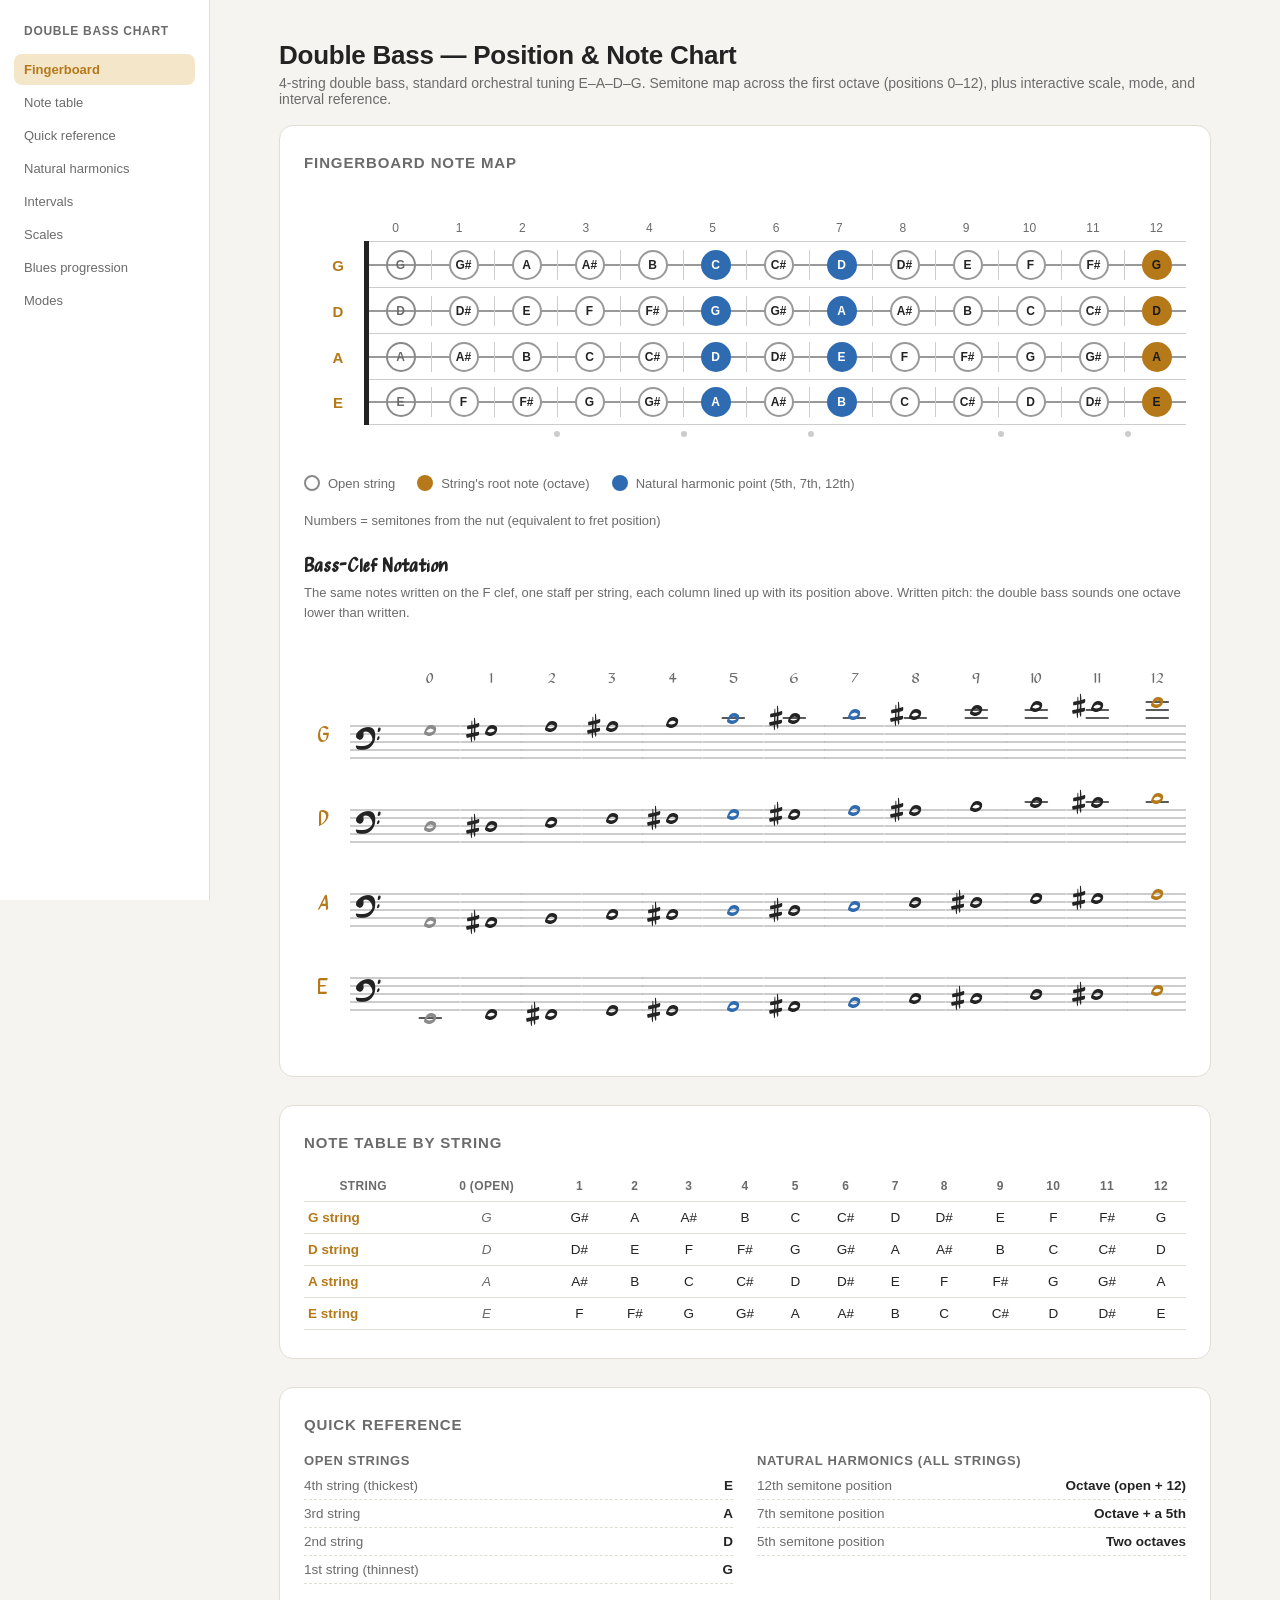
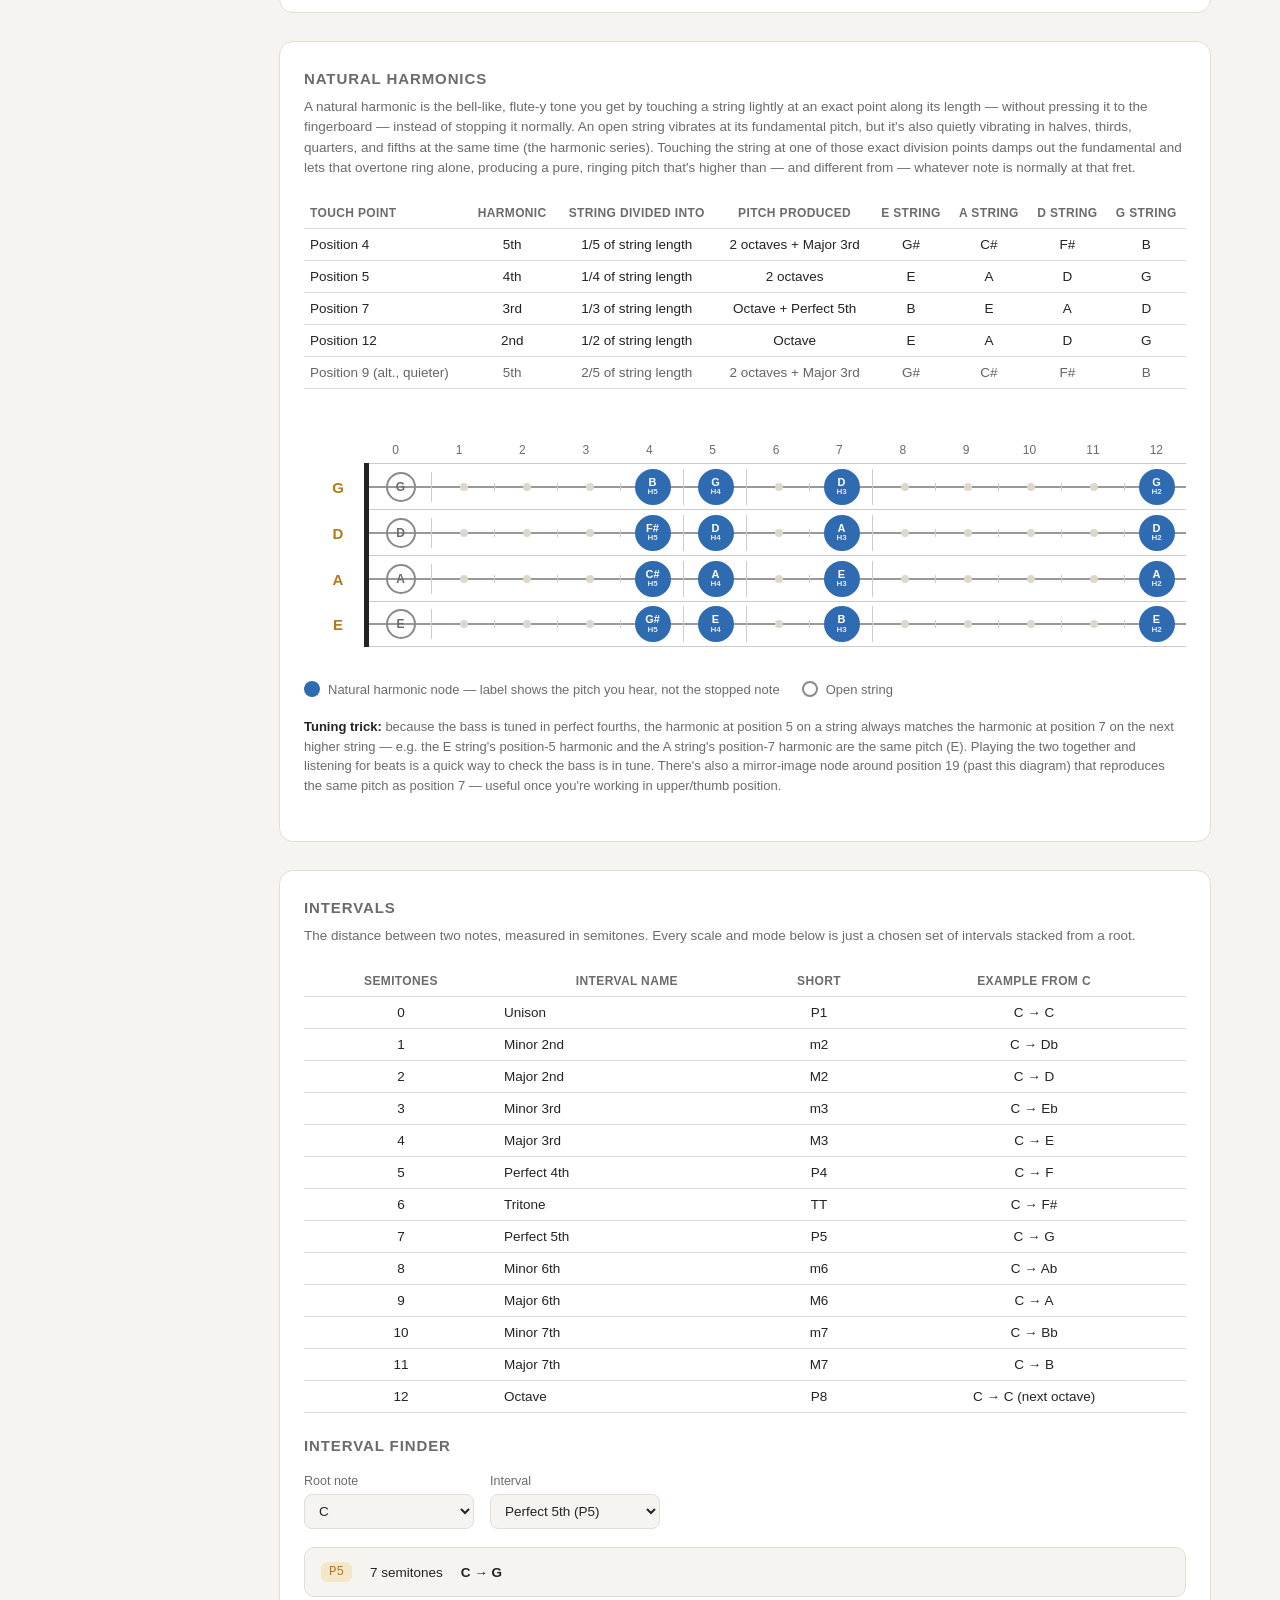
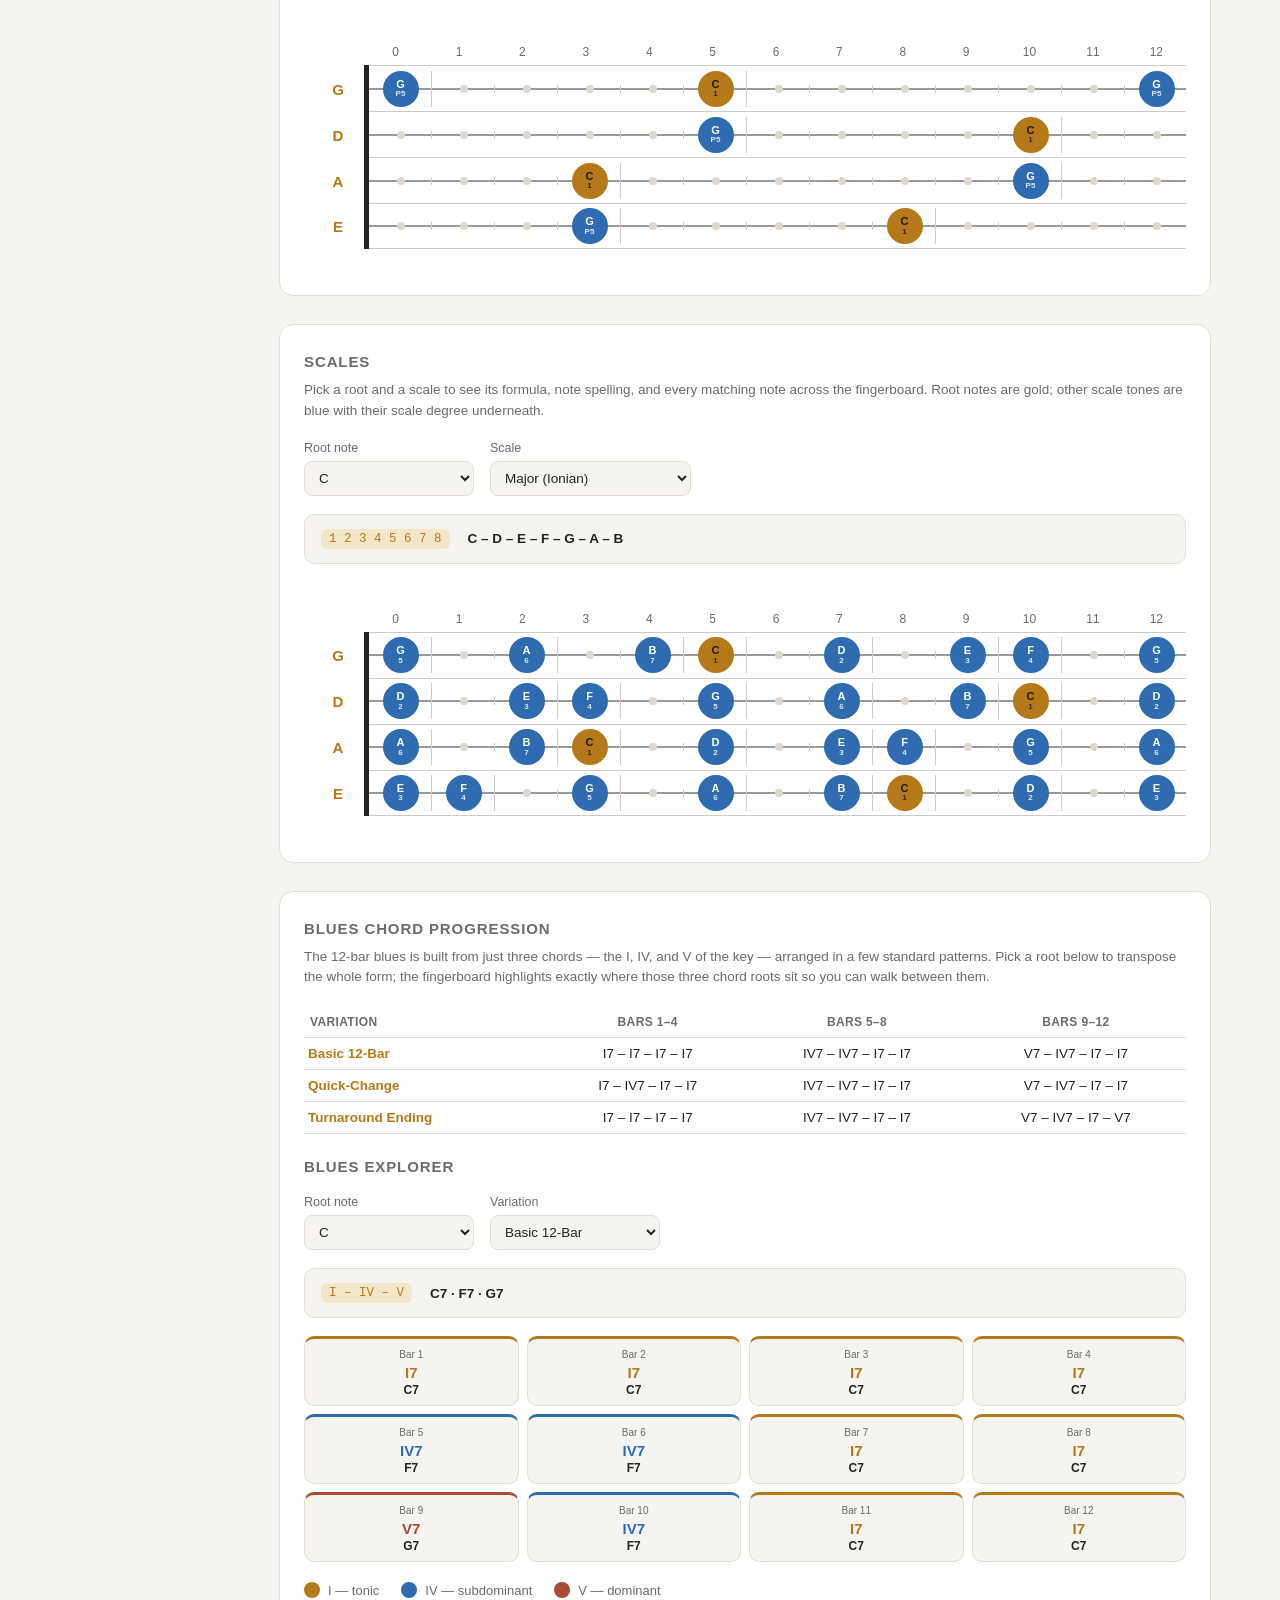
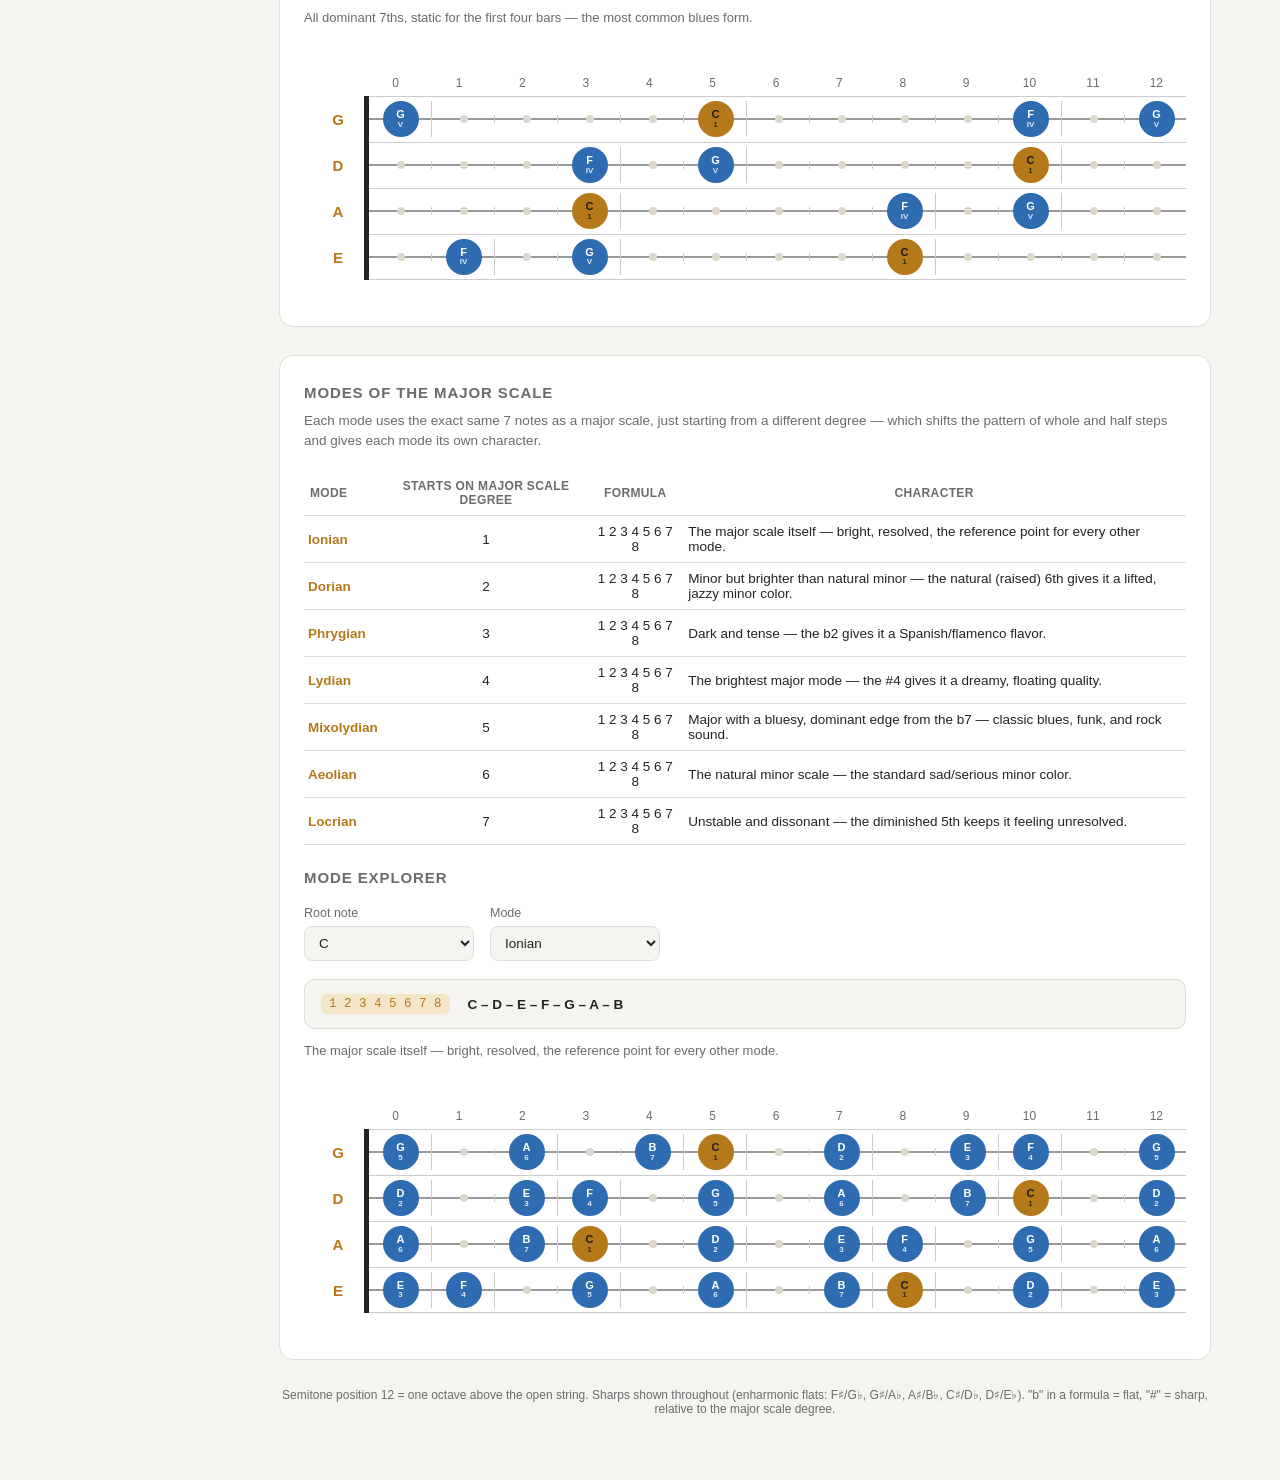
==== commit 3849dd48: "add staff" ====
--- a/index.html
+++ b/index.html
@@ -2,7 +2,12 @@
 <html lang="en">
 <head>
 <meta charset="UTF-8">
+<meta http-equiv="X-UA-Compatible" content="IE=edge">
+<meta name="viewport" content="width=device-width, initial-scale=1, maximum-scale=1, user-scalable=no">
 <title>Double Bass — Positions, Notes, Scales, Modes &amp; Intervals</title>
+<!-- PNG first: Safari doesn't reliably support SVG favicons via rel="icon" -->
+<link rel="icon" type="image/png" href="Jazz/icon.png">
+<link rel="icon" type="image/svg+xml" href="Jazz/icon.svg">
 <style>
   /* ========== COLOR TOKENS ========== */
   /* Dark theme is the default; the media query below overrides these for light mode. */
@@ -290,6 +295,46 @@
     width: 6px; height: 6px;
     border-radius: 50%;
     background: var(--fret-line);
+  }
+
+  /* Bass-clef notation staves, one per string, columns aligned with the fingerboard grid.
+     MuseScore "Jazz" look: Petaluma (SMuFL music font) + Petaluma Script for text,
+     both by Steinberg under the SIL Open Font License (see Jazz/fonts/OFL.txt). */
+  @font-face {
+    font-family: "Petaluma";
+    src: url("Jazz/fonts/Petaluma.woff2") format("woff2");
+    font-display: block;
+  }
+  @font-face {
+    font-family: "Petaluma Script";
+    src: url("Jazz/fonts/PetalumaScript.woff2") format("woff2");
+    font-display: swap;
+  }
+  .notation-board { padding-left: 96px; }
+  .notation-board .string-label { left: -92px; font-family: "Petaluma Script", cursive; font-size: 20px; font-weight: 400; }
+  .notation-board .fret-numbers span { font-family: "Petaluma Script", cursive; font-size: 14px; }
+  .notation-title { font-family: "Petaluma Script", cursive; font-size: 18px !important; text-transform: none !important; letter-spacing: 0 !important; color: var(--text) !important; }
+  .staff-row .smufl { font-family: "Petaluma"; font-size: 32px; } /* 32px = 4 staff spaces of 8px */
+  .staff-row {
+    position: relative;
+    display: grid;
+    grid-template-columns: repeat(13, 1fr);
+    height: 84px;
+  }
+  .staff-row svg { display: block; overflow: visible; }
+  .staff-clef { position: absolute; left: -50px; top: 0; }
+  .staff-row .staff-line { stroke: var(--string-line); stroke-width: 1; }
+  .staff-row .ledger { stroke: var(--text); stroke-width: 1.6; stroke-linecap: round; }
+  .staff-row .clef, .staff-row .acc, .staff-row .head { fill: var(--text); }
+  .staff-row .head.open { fill: var(--open-dot); }
+  .staff-row .head.root { fill: var(--accent); }
+  .staff-row .head.natural { fill: var(--natural-dot); }
+  .notation-title {
+    font-size: 13px;
+    color: var(--muted);
+    text-transform: uppercase;
+    letter-spacing: 0.05em;
+    margin: 28px 0 4px;
   }
 
   .legend {
@@ -505,6 +550,17 @@
       <div class="legend-item"><span class="legend-dot" style="background:var(--accent);"></span> String's root note (octave)</div>
       <div class="legend-item"><span class="legend-dot" style="background:var(--natural-dot);"></span> Natural harmonic point (5th, 7th, 12th)</div>
       <div class="legend-item">Numbers = semitones from the nut (equivalent to fret position)</div>
+    </div>
+
+    <h3 class="notation-title">Bass-Clef Notation</h3>
+    <p class="character-line" style="margin-top:0;">The same notes written on the F clef, one staff per string, each column lined up with its position above. Written pitch: the double bass sounds one octave lower than written.</p>
+    <div class="board-scroll">
+      <div class="board notation-board">
+        <div class="fret-numbers">
+          <span>0</span><span>1</span><span>2</span><span>3</span><span>4</span><span>5</span><span>6</span><span>7</span><span>8</span><span>9</span><span>10</span><span>11</span><span>12</span>
+        </div>
+        <div id="notation"></div>
+      </div>
     </div>
   </div>
 
@@ -804,6 +860,78 @@
   tbody.appendChild(tr);
 });
 
+/* ---------- BASS-CLEF NOTATION (fingerboard panel) ---------- */
+// Written MIDI pitch of each open string (bass is notated an octave above sounding pitch).
+const OPEN_WRITTEN_MIDI = { E: 40, A: 45, D: 50, G: 55 }; // E2, A2, D3, G3
+const STAFF_HALF = 4;          // px per diatonic step (line spacing = 8px)
+const STAFF_BOTTOM_Y = 64;     // y of the bottom staff line (G2)
+const G2_STEP = LETTER_ORDER.indexOf("G") + 7 * 2;
+const SVG_NS = "http://www.w3.org/2000/svg";
+
+// Diatonic step above the bottom line (G2 = 0, each line/space = 1) plus the sharp flag.
+function staffPosition(midi) {
+  const name = CHROMATIC[midi % 12];
+  const octave = Math.floor(midi / 12) - 1;
+  return { step: LETTER_ORDER.indexOf(name[0]) + 7 * octave - G2_STEP, sharp: name.length > 1 };
+}
+
+function staffLines() {
+  let s = "";
+  for (let l = 0; l < 5; l++) {
+    const y = STAFF_BOTTOM_Y - l * 2 * STAFF_HALF;
+    s += `<line class="staff-line" x1="0" x2="100%" y1="${y}" y2="${y}"/>`;
+  }
+  return s;
+}
+
+function buildNotation() {
+  const container = document.getElementById("notation");
+  STRINGS.forEach(s => {
+    const row = document.createElement("div");
+    row.className = "staff-row";
+    const label = document.createElement("div");
+    label.className = "string-label";
+    label.textContent = s.label;
+    row.appendChild(label);
+
+    // SMuFL fClef (U+E062): its baseline sits on the F3 line (4th line from the bottom).
+    const fLineY = STAFF_BOTTOM_Y - 6 * STAFF_HALF;
+    const clef = document.createElementNS(SVG_NS, "svg");
+    clef.setAttribute("class", "staff-clef");
+    clef.setAttribute("width", "50");
+    clef.setAttribute("height", "84");
+    clef.innerHTML = staffLines() + `<text class="smufl clef" x="6" y="${fLineY}">&#xE062;</text>`;
+    row.appendChild(clef);
+
+    const openMidi = OPEN_WRITTEN_MIDI[s.root];
+    for (let i = 0; i <= 12; i++) {
+      const { step, sharp } = staffPosition(openMidi + i);
+      const y = STAFF_BOTTOM_Y - step * STAFF_HALF;
+      let ledgers = "";
+      for (let l = -2; l >= step; l -= 2) ledgers += `<line class="ledger" x1="-11" x2="11" y1="${STAFF_BOTTOM_Y - l * STAFF_HALF}" y2="${STAFF_BOTTOM_Y - l * STAFF_HALF}"/>`;
+      for (let l = 10; l <= step; l += 2) ledgers += `<line class="ledger" x1="-11" x2="11" y1="${STAFF_BOTTOM_Y - l * STAFF_HALF}" y2="${STAFF_BOTTOM_Y - l * STAFF_HALF}"/>`;
+
+      // Same color coding as the fingerboard dots above.
+      let cls = "head";
+      if (i === 0) cls += " open";
+      else if (i === 12) cls += " root";
+      else if (HARMONIC_POSITIONS.includes(i)) cls += " natural";
+
+      const cell = document.createElementNS(SVG_NS, "svg");
+      cell.setAttribute("width", "100%");
+      cell.setAttribute("height", "84");
+      cell.innerHTML = staffLines() +
+        `<svg x="50%" y="0" overflow="visible">${ledgers}` +
+        // SMuFL accidentalSharp (U+E262) and noteheadWhole (U+E0A2); glyph baseline = pitch line.
+        (sharp ? `<text class="smufl acc" x="-12" y="${y}" text-anchor="end">&#xE262;</text>` : "") +
+        `<text class="smufl ${cls}" x="0" y="${y}" text-anchor="middle">&#xE0A2;</text></svg>`;
+      row.appendChild(cell);
+    }
+    container.appendChild(row);
+  });
+}
+buildNotation();
+
 /* ---------- NATURAL HARMONICS ---------- */
 // The natural-harmonic touch points shown in the table/diagram: fret-equivalent position,
 // harmonic number, semitones above the open string, string-length fraction, and interval name.
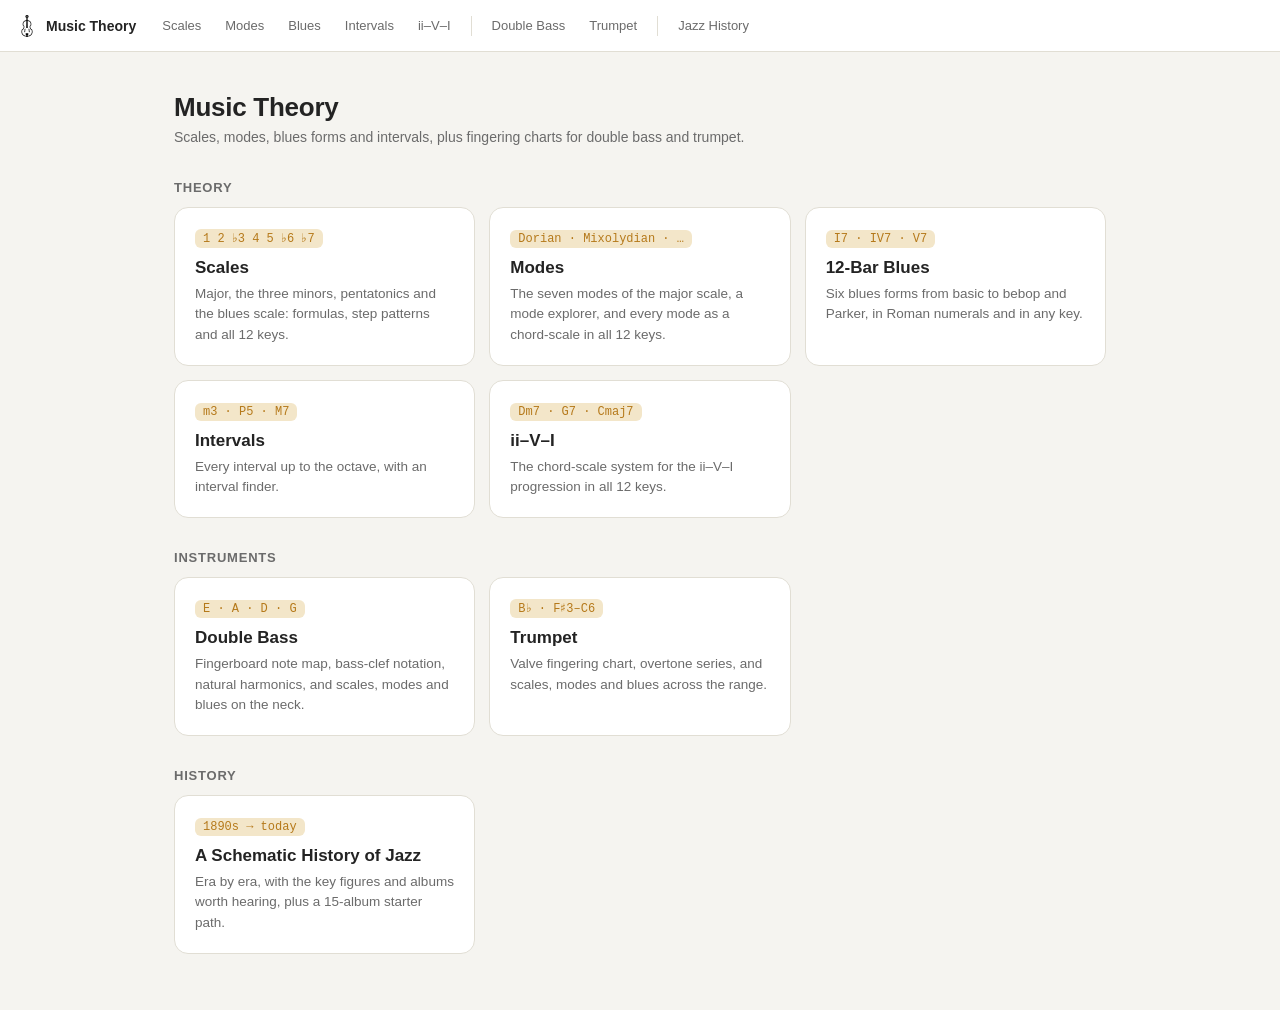
==== commit acfd82bd: "bugFix" ====
--- a/index.html
+++ b/index.html
@@ -2,1323 +2,107 @@
 <html lang="en">
 <head>
 <meta charset="UTF-8">
-<meta http-equiv="X-UA-Compatible" content="IE=edge">
-<meta name="viewport" content="width=device-width, initial-scale=1, maximum-scale=1, user-scalable=no">
-<title>Double Bass — Positions, Notes, Scales, Modes &amp; Intervals</title>
-<!-- PNG first: Safari doesn't reliably support SVG favicons via rel="icon" -->
-<link rel="icon" type="image/png" href="Jazz/icon.png">
-<link rel="icon" type="image/svg+xml" href="Jazz/icon.svg">
+<meta name="viewport" content="width=device-width, initial-scale=1">
+<title>Music Theory</title>
+<link rel="icon" type="image/png" href="assets/favicon.png">
+<link rel="icon" type="image/svg+xml" href="assets/favicon.svg">
+<link rel="stylesheet" href="assets/site.css">
 <style>
-  /* ========== COLOR TOKENS ========== */
-  /* Dark theme is the default; the media query below overrides these for light mode. */
-  :root {
-    --bg: #14161c;
-    --panel: #1c1f27;
-    --panel-border: #2b2f3a;
-    --text: #e8eaef;
-    --muted: #9aa1b2;
-    --accent: #d9a441;
-    --accent-soft: #3a3120;
-    --string-line: #565c6e;
-    --fret-line: #3a3f4c;
-    --nut: #e8eaef;
-    --open-dot: #6c7386;
-    --root-dot: #d9a441;
-    --natural-dot: #4d84c9;
-    --dim-dot: #3a3f4c;
-    --chord-i: #d9a441;
-    --chord-iv: #4d84c9;
-    --chord-v: #c9604a;
-  }
-  /* Light-mode overrides for the same token names above */
-  @media (prefers-color-scheme: light) {
-    :root {
-      --bg: #f5f4f0;
-      --panel: #ffffff;
-      --panel-border: #e1ded4;
-      --text: #232323;
-      --muted: #6b6b6b;
-      --accent: #b5791a;
-      --accent-soft: #f3e6c9;
-      --string-line: #999;
-      --fret-line: #ccc;
-      --nut: #232323;
-      --open-dot: #8a8a8a;
-      --root-dot: #b5791a;
-      --natural-dot: #2f6bb0;
-      --dim-dot: #ddd8cb;
-      --chord-i: #b5791a;
-      --chord-iv: #2f6bb0;
-      --chord-v: #ab4a34;
-    }
-  }
-  * { box-sizing: border-box; }
-  /* ========== BASE PAGE LAYOUT ========== */
-  /* Sidenav + main content sit side by side; .wrap is the centered content column. */
-  body {
-    margin: 0;
-    padding: 0;
-    background: var(--bg);
-    color: var(--text);
-    font-family: -apple-system, BlinkMacSystemFont, "Segoe UI", Helvetica, Arial, sans-serif;
-    display: flex;
-    align-items: flex-start;
-  }
-  .wrap { flex: 1; min-width: 0; max-width: 980px; margin: 0 auto; padding: 40px 24px 60px; }
-
-  /* ========== LEFT NAV PANEL ========== */
-  /* Sticky left-hand nav: stays pinned to the viewport while the content column scrolls;
-     the active link is kept in sync with scroll position by the IntersectionObserver
-     scrollspy near the bottom of the script block. */
-  .sidenav {
-    position: sticky;
-    top: 0;
-    align-self: flex-start;
-    height: 100vh;
-    overflow-y: auto;
-    flex-shrink: 0;
-    width: 210px;
-    background: var(--panel);
-    border-right: 1px solid var(--panel-border);
-    padding: 24px 14px;
-    display: flex;
-    flex-direction: column;
-    gap: 2px;
-  }
-  .sidenav-title {
-    font-size: 12px;
-    font-weight: 700;
+  .section-title {
+    font-size: 13px;
     text-transform: uppercase;
     letter-spacing: 0.06em;
     color: var(--muted);
-    padding: 0 10px 14px;
+    font-weight: 600;
+    margin: 32px 0 12px;
   }
-  .sidenav a {
-    font-size: 13px;
-    color: var(--muted);
-    text-decoration: none;
-    padding: 8px 10px;
-    border-radius: 8px;
-    transition: background .12s, color .12s;
+  .cards {
+    display: grid;
+    grid-template-columns: repeat(auto-fill, minmax(260px, 1fr));
+    gap: 14px;
   }
-  .sidenav a:hover { color: var(--text); background: var(--bg); }
-  .sidenav a.active { color: var(--accent); background: var(--accent-soft); font-weight: 600; }
-
-  /* Below 860px there's no room for a side column: the nav becomes a static,
-     horizontally-scrollable bar stacked above the content instead of a sticky sidebar. */
-  @media (max-width: 860px) {
-    body { flex-direction: column; }
-    .sidenav {
-      position: static;
-      width: 100%;
-      height: auto;
-      flex-direction: row;
-      overflow-x: auto;
-      overflow-y: visible;
-      border-right: none;
-      border-bottom: 1px solid var(--panel-border);
-      gap: 6px;
-      padding: 14px 16px;
-    }
-    .sidenav-title { display: none; }
-    .sidenav a { flex-shrink: 0; white-space: nowrap; }
-    .wrap { max-width: 100%; }
-  }
-  /* ========== PAGE HEADER + SHARED PANEL CHROME ========== */
-  /* h1/subtitle are the page banner; .panel is the rounded card used for every section below. */
-  h1 {
-    font-size: 26px;
-    margin: 0 0 4px;
-    letter-spacing: -0.01em;
-  }
-  .subtitle {
-    color: var(--muted);
-    font-size: 14px;
-    margin: 0 0 18px;
-  }
-  .panel {
+  .card {
+    display: block;
     background: var(--panel);
     border: 1px solid var(--panel-border);
     border-radius: 14px;
-    padding: 28px 24px;
-    margin-bottom: 28px;
-    scroll-margin-top: 20px;
+    padding: 20px;
+    color: var(--text);
+    text-decoration: none;
+    transition: border-color .15s, transform .15s;
   }
-  .panel h2 {
-    font-size: 15px;
-    text-transform: uppercase;
-    letter-spacing: 0.06em;
-    color: var(--muted);
-    margin: 0 0 20px;
-    font-weight: 600;
+  .card:hover { border-color: var(--accent); transform: translateY(-2px); }
+  .card h3 { margin: 0 0 6px; font-size: 17px; }
+  .card p { margin: 0; font-size: 13.5px; color: var(--muted); line-height: 1.5; }
+  .card .tag {
+    display: inline-block;
+    font-family: var(--font-mono);
+    font-size: 12px;
+    color: var(--accent);
+    background: var(--accent-soft);
+    border-radius: 6px;
+    padding: 2px 8px;
+    margin-bottom: 10px;
   }
-  .panel p.desc {
-    font-size: 13.5px;
-    color: var(--muted);
-    margin: -10px 0 20px;
-    line-height: 1.5;
-  }
-
-  /* Fingerboard diagram */
-  .board-scroll { overflow-x: auto; padding-bottom: 8px; }
-  .board {
-    position: relative;
-    min-width: 900px;
-    padding: 30px 16px 10px 60px;
-  }
-  .fret-numbers {
-    display: grid;
-    grid-template-columns: repeat(13, 1fr);
-    margin-bottom: 6px;
-    padding-left: 0;
-  }
-  .fret-numbers span {
-    text-align: center;
-    font-size: 12px;
-    color: var(--muted);
-    font-variant-numeric: tabular-nums;
-  }
-  .strings {
-    position: relative;
-    border-left: 5px solid var(--nut);
-    padding-left: 0;
-  }
-  .string-row {
-    position: relative;
-    display: grid;
-    grid-template-columns: repeat(13, 1fr);
-    height: 46px;
-    align-items: center;
-    border-top: 1px solid var(--fret-line);
-  }
-  .string-row:last-child { border-bottom: 1px solid var(--fret-line); }
-  .string-row::before {
-    content: "";
-    position: absolute;
-    left: 0; right: 0; top: 50%;
-    height: 2px;
-    background: var(--string-line);
-    transform: translateY(-1px);
-  }
-  .string-label {
-    position: absolute;
-    left: -46px;
-    top: 50%;
-    transform: translateY(-50%);
-    font-weight: 700;
-    font-size: 15px;
-    color: var(--accent);
-    width: 30px;
-    text-align: center;
-  }
-  .cell {
-    position: relative;
-    display: flex;
-    justify-content: center;
-    z-index: 2;
-  }
-  .fret-div {
-    position: absolute;
-    top: 0; bottom: 0; right: 0;
-    width: 1px;
-    background: var(--fret-line);
-  }
-  .note {
-    position: relative;
-    width: 30px;
-    height: 30px;
-    border-radius: 50%;
-    display: flex;
-    align-items: center;
-    justify-content: center;
-    font-size: 12px;
-    font-weight: 700;
-    background: var(--panel);
-    border: 2px solid var(--string-line);
-    color: var(--text);
-  }
-  .note.open {
-    background: transparent;
-    border: 2px solid var(--open-dot);
-    color: var(--muted);
-  }
-  .note.root {
-    background: var(--accent);
-    border-color: var(--accent);
-    color: #1a1a1a;
-  }
-  .note.natural {
-    background: var(--natural-dot);
-    border-color: var(--natural-dot);
-    color: #fff;
-  }
-  .note.scale {
-    width: 36px;
-    height: 36px;
-    flex-direction: column;
-    gap: 0;
-    background: var(--natural-dot);
-    border-color: var(--natural-dot);
-    color: #fff;
-    font-size: 11px;
-    line-height: 1.05;
-  }
-  .note.scale.is-root {
-    background: var(--accent);
-    border-color: var(--accent);
-    color: #1a1a1a;
-  }
-  .note.scale span.deg {
-    font-size: 8px;
-    font-weight: 600;
-    opacity: 0.85;
-  }
-  .note.dim {
-    width: 8px;
-    height: 8px;
-    background: var(--dim-dot);
-    border: none;
-  }
-
-  .marker-row {
-    display: grid;
-    grid-template-columns: repeat(13, 1fr);
-    margin-top: 6px;
-  }
-  .marker-row span {
-    text-align: center;
-    font-size: 11px;
-    color: var(--muted);
-  }
-  .marker-dot {
-    display: inline-block;
-    width: 6px; height: 6px;
-    border-radius: 50%;
-    background: var(--fret-line);
-  }
-
-  /* Bass-clef notation staves, one per string, columns aligned with the fingerboard grid.
-     MuseScore "Jazz" look: Petaluma (SMuFL music font) + Petaluma Script for text,
-     both by Steinberg under the SIL Open Font License (see Jazz/fonts/OFL.txt). */
-  @font-face {
-    font-family: "Petaluma";
-    src: url("Jazz/fonts/Petaluma.woff2") format("woff2");
-    font-display: block;
-  }
-  @font-face {
-    font-family: "Petaluma Script";
-    src: url("Jazz/fonts/PetalumaScript.woff2") format("woff2");
-    font-display: swap;
-  }
-  .notation-board { padding-left: 96px; }
-  .notation-board .string-label { left: -92px; font-family: "Petaluma Script", cursive; font-size: 20px; font-weight: 400; }
-  .notation-board .fret-numbers span { font-family: "Petaluma Script", cursive; font-size: 14px; }
-  .notation-title { font-family: "Petaluma Script", cursive; font-size: 18px !important; text-transform: none !important; letter-spacing: 0 !important; color: var(--text) !important; }
-  .staff-row .smufl { font-family: "Petaluma"; font-size: 32px; } /* 32px = 4 staff spaces of 8px */
-  .staff-row {
-    position: relative;
-    display: grid;
-    grid-template-columns: repeat(13, 1fr);
-    height: 84px;
-  }
-  .staff-row svg { display: block; overflow: visible; }
-  .staff-clef { position: absolute; left: -50px; top: 0; }
-  .staff-row .staff-line { stroke: var(--string-line); stroke-width: 1; }
-  .staff-row .ledger { stroke: var(--text); stroke-width: 1.6; stroke-linecap: round; }
-  .staff-row .clef, .staff-row .acc, .staff-row .head { fill: var(--text); }
-  .staff-row .head.open { fill: var(--open-dot); }
-  .staff-row .head.root { fill: var(--accent); }
-  .staff-row .head.natural { fill: var(--natural-dot); }
-  .notation-title {
-    font-size: 13px;
-    color: var(--muted);
-    text-transform: uppercase;
-    letter-spacing: 0.05em;
-    margin: 28px 0 4px;
-  }
-
-  .legend {
-    display: flex;
-    gap: 22px;
-    flex-wrap: wrap;
-    margin-top: 20px;
-    font-size: 13px;
-    color: var(--muted);
-  }
-  .legend-item { display: flex; align-items: center; gap: 8px; }
-  .legend-dot {
-    width: 16px; height: 16px;
-    border-radius: 50%;
-    flex-shrink: 0;
-  }
-
-  /* Tables */
-  table {
-    width: 100%;
-    border-collapse: collapse;
-    font-size: 13.5px;
-  }
-  th, td {
-    text-align: center;
-    padding: 8px 6px;
-    border-bottom: 1px solid var(--panel-border);
-    font-variant-numeric: tabular-nums;
-  }
-  th {
-    color: var(--muted);
-    font-weight: 600;
-    font-size: 12px;
-    text-transform: uppercase;
-    letter-spacing: 0.03em;
-  }
-  td.string-name, td.name-cell {
-    font-weight: 700;
-    color: var(--accent);
-    text-align: left;
-    padding-left: 4px;
-  }
-  td.left { text-align: left; }
-  td.open-note { color: var(--muted); font-style: italic; }
-
-  /* Two-column layout used by the Quick Reference panel's open-strings / harmonics lists */
-  .two-col {
-    display: grid;
-    grid-template-columns: 1fr 1fr;
-    gap: 24px;
-  }
-  @media (max-width: 720px) {
-    .two-col { grid-template-columns: 1fr; }
-  }
-  .note-block h3 {
-    font-size: 13px;
-    color: var(--muted);
-    text-transform: uppercase;
-    letter-spacing: 0.05em;
-    margin: 0 0 10px;
-  }
-  ul.plain {
-    margin: 0;
-    padding: 0;
-    list-style: none;
-    display: flex;
-    flex-direction: column;
-    gap: 6px;
-  }
-  ul.plain li {
-    display: flex;
-    justify-content: space-between;
-    font-size: 13.5px;
-    border-bottom: 1px dashed var(--panel-border);
-    padding-bottom: 6px;
-  }
-  ul.plain li span:first-child { color: var(--muted); }
-  ul.plain li span:last-child { font-weight: 600; }
-
-  /* Explorer controls */
-  .explorer {
-    display: flex;
-    flex-wrap: wrap;
-    gap: 16px;
-    margin-bottom: 18px;
-  }
-  .explorer label {
-    font-size: 12.5px;
-    color: var(--muted);
-    display: flex;
-    flex-direction: column;
-    gap: 6px;
-  }
-  .explorer select {
-    background: var(--bg);
-    color: var(--text);
-    border: 1px solid var(--panel-border);
-    border-radius: 8px;
-    padding: 8px 10px;
-    font-size: 13.5px;
-    min-width: 170px;
-  }
-  .result-strip {
-    display: flex;
-    flex-wrap: wrap;
-    gap: 18px;
-    align-items: center;
-    background: var(--bg);
-    border: 1px solid var(--panel-border);
-    border-radius: 10px;
-    padding: 14px 16px;
-    margin-bottom: 18px;
-    font-size: 13.5px;
-  }
-  .result-strip .formula-tag {
-    font-family: ui-monospace, SFMono-Regular, Menlo, monospace;
-    background: var(--accent-soft);
-    color: var(--accent);
-    padding: 3px 8px;
-    border-radius: 6px;
-    font-size: 12.5px;
-  }
-  .result-strip .notes-list {
-    font-weight: 600;
-  }
-  .character-line {
-    font-size: 13px;
-    color: var(--muted);
-    margin-top: -6px;
-    margin-bottom: 18px;
-    line-height: 1.5;
-  }
-
-  /* Page footer note (enharmonic-spelling legend) */
-  footer {
-    color: var(--muted);
-    font-size: 12px;
-    text-align: center;
-    margin-top: 20px;
-  }
-
-  /* Blues progression bar grid */
-  .blues-bars {
-    display: grid;
-    grid-template-columns: repeat(4, 1fr);
-    gap: 8px;
-    margin-bottom: 18px;
-  }
-  .blues-bar {
-    border: 1px solid var(--panel-border);
-    border-radius: 10px;
-    padding: 10px 8px 8px;
-    text-align: center;
-    background: var(--bg);
-    border-top: 3px solid var(--panel-border);
-  }
-  .blues-bar .bar-num {
-    font-size: 10px;
-    color: var(--muted);
-    margin-bottom: 4px;
-  }
-  .blues-bar .bar-roman {
-    font-size: 15px;
-    font-weight: 700;
-  }
-  .blues-bar .bar-chord {
-    font-size: 12px;
-    font-weight: 600;
-    color: var(--text);
-    margin-top: 2px;
-  }
-  .blues-bar.fn-I { border-top-color: var(--chord-i); }
-  .blues-bar.fn-I .bar-roman { color: var(--chord-i); }
-  .blues-bar.fn-IV { border-top-color: var(--chord-iv); }
-  .blues-bar.fn-IV .bar-roman { color: var(--chord-iv); }
-  .blues-bar.fn-V { border-top-color: var(--chord-v); }
-  .blues-bar.fn-V .bar-roman { color: var(--chord-v); }
 </style>
 </head>
 <body>
-<!-- Sticky left nav; links use data-target ids matched against panel ids by the scrollspy script -->
-<nav class="sidenav" id="sidenav">
-  <div class="sidenav-title">Double Bass Chart</div>
-  <a href="#board-panel" data-target="board-panel">Fingerboard</a>
-  <a href="#table-panel" data-target="table-panel">Note table</a>
-  <a href="#quickref-panel" data-target="quickref-panel">Quick reference</a>
-  <a href="#harmonics-panel" data-target="harmonics-panel">Natural harmonics</a>
-  <a href="#intervals-panel" data-target="intervals-panel">Intervals</a>
-  <a href="#scales-panel" data-target="scales-panel">Scales</a>
-  <a href="#blues-panel" data-target="blues-panel">Blues progression</a>
-  <a href="#modes-panel" data-target="modes-panel">Modes</a>
-</nav>
+<script src="assets/nav.js"></script>
 <div class="wrap">
-  <h1>Double Bass — Position &amp; Note Chart</h1>
-  <p class="subtitle">4-string double bass, standard orchestral tuning E&ndash;A&ndash;D&ndash;G. Semitone map across the first octave (positions 0&ndash;12), plus interactive scale, mode, and interval reference.</p>
+  <h1>Music Theory</h1>
+  <p class="subtitle">Scales, modes, blues forms and intervals, plus fingering charts for double bass and trumpet.</p>
 
-  <!-- FINGERBOARD DIAGRAM -->
-  <div class="panel" id="board-panel">
-    <h2>Fingerboard Note Map</h2>
-    <div class="board-scroll">
-      <div class="board">
-        <div class="fret-numbers">
-          <span>0</span><span>1</span><span>2</span><span>3</span><span>4</span><span>5</span><span>6</span><span>7</span><span>8</span><span>9</span><span>10</span><span>11</span><span>12</span>
-        </div>
-        <div class="strings" id="strings"></div>
-        <div class="marker-row">
-          <span></span><span></span><span></span><span class="marker-dot"></span><span></span><span class="marker-dot"></span><span></span><span class="marker-dot"></span><span></span><span></span><span class="marker-dot"></span><span></span><span class="marker-dot marker-dot"></span>
-        </div>
-      </div>
-    </div>
-    <div class="legend">
-      <div class="legend-item"><span class="legend-dot" style="border:2px solid var(--open-dot); background:transparent;"></span> Open string</div>
-      <div class="legend-item"><span class="legend-dot" style="background:var(--accent);"></span> String's root note (octave)</div>
-      <div class="legend-item"><span class="legend-dot" style="background:var(--natural-dot);"></span> Natural harmonic point (5th, 7th, 12th)</div>
-      <div class="legend-item">Numbers = semitones from the nut (equivalent to fret position)</div>
-    </div>
-
-    <h3 class="notation-title">Bass-Clef Notation</h3>
-    <p class="character-line" style="margin-top:0;">The same notes written on the F clef, one staff per string, each column lined up with its position above. Written pitch: the double bass sounds one octave lower than written.</p>
-    <div class="board-scroll">
-      <div class="board notation-board">
-        <div class="fret-numbers">
-          <span>0</span><span>1</span><span>2</span><span>3</span><span>4</span><span>5</span><span>6</span><span>7</span><span>8</span><span>9</span><span>10</span><span>11</span><span>12</span>
-        </div>
-        <div id="notation"></div>
-      </div>
-    </div>
+  <div class="section-title">Theory</div>
+  <div class="cards">
+    <a class="card" href="theory/scales.html">
+      <span class="tag">1 2 ♭3 4 5 ♭6 ♭7</span>
+      <h3>Scales</h3>
+      <p>Major, the three minors, pentatonics and the blues scale: formulas, step patterns and all 12 keys.</p>
+    </a>
+    <a class="card" href="theory/modes.html">
+      <span class="tag">Dorian · Mixolydian · …</span>
+      <h3>Modes</h3>
+      <p>The seven modes of the major scale, a mode explorer, and every mode as a chord-scale in all 12 keys.</p>
+    </a>
+    <a class="card" href="theory/blues.html">
+      <span class="tag">I7 · IV7 · V7</span>
+      <h3>12-Bar Blues</h3>
+      <p>Six blues forms from basic to bebop and Parker, in Roman numerals and in any key.</p>
+    </a>
+    <a class="card" href="theory/intervals.html">
+      <span class="tag">m3 · P5 · M7</span>
+      <h3>Intervals</h3>
+      <p>Every interval up to the octave, with an interval finder.</p>
+    </a>
+    <a class="card" href="theory/ii-v-i.html">
+      <span class="tag">Dm7 · G7 · Cmaj7</span>
+      <h3>ii–V–I</h3>
+      <p>The chord-scale system for the ii–V–I progression in all 12 keys.</p>
+    </a>
   </div>
 
-  <!-- NOTE TABLE -->
-  <div class="panel" id="table-panel">
-    <h2>Note Table by String</h2>
-    <div style="overflow-x:auto;">
-    <table id="note-table">
-      <thead>
-        <tr>
-          <th>String</th>
-          <th>0 (open)</th><th>1</th><th>2</th><th>3</th><th>4</th><th>5</th><th>6</th><th>7</th><th>8</th><th>9</th><th>10</th><th>11</th><th>12</th>
-        </tr>
-      </thead>
-      <tbody id="note-table-body"></tbody>
-    </table>
-    </div>
+  <div class="section-title">Instruments</div>
+  <div class="cards">
+    <a class="card" href="instruments/double-bass.html">
+      <span class="tag">E · A · D · G</span>
+      <h3>Double Bass</h3>
+      <p>Fingerboard note map, bass-clef notation, natural harmonics, and scales, modes and blues on the neck.</p>
+    </a>
+    <a class="card" href="instruments/trumpet.html">
+      <span class="tag">B♭ · F♯3–C6</span>
+      <h3>Trumpet</h3>
+      <p>Valve fingering chart, overtone series, and scales, modes and blues across the range.</p>
+    </a>
   </div>
 
-  <!-- QUICK REFERENCE -->
-  <div class="panel" id="quickref-panel">
-    <h2>Quick Reference</h2>
-    <div class="two-col">
-      <div class="note-block">
-        <h3>Open Strings</h3>
-        <ul class="plain">
-          <li><span>4th string (thickest)</span><span>E</span></li>
-          <li><span>3rd string</span><span>A</span></li>
-          <li><span>2nd string</span><span>D</span></li>
-          <li><span>1st string (thinnest)</span><span>G</span></li>
-        </ul>
-      </div>
-      <div class="note-block">
-        <h3>Natural Harmonics (all strings)</h3>
-        <ul class="plain">
-          <li><span>12th semitone position</span><span>Octave (open + 12)</span></li>
-          <li><span>7th semitone position</span><span>Octave + a 5th</span></li>
-          <li><span>5th semitone position</span><span>Two octaves</span></li>
-        </ul>
-      </div>
-    </div>
+  <div class="section-title">History</div>
+  <div class="cards">
+    <a class="card" href="history/jazz-history.html">
+      <span class="tag">1890s → today</span>
+      <h3>A Schematic History of Jazz</h3>
+      <p>Era by era, with the key figures and albums worth hearing, plus a 15-album starter path.</p>
+    </a>
   </div>
-
-  <!-- NATURAL HARMONICS -->
-  <div class="panel" id="harmonics-panel">
-    <h2>Natural Harmonics</h2>
-    <p class="desc">
-      A natural harmonic is the bell-like, flute-y tone you get by touching a string lightly at an exact point
-      along its length &mdash; without pressing it to the fingerboard &mdash; instead of stopping it normally.
-      An open string vibrates at its fundamental pitch, but it's also quietly vibrating in halves, thirds,
-      quarters, and fifths at the same time (the harmonic series). Touching the string at one of those exact
-      division points damps out the fundamental and lets that overtone ring alone, producing a pure, ringing
-      pitch that's higher than &mdash; and different from &mdash; whatever note is normally at that fret.
-    </p>
-    <div style="overflow-x:auto; margin-bottom: 24px;">
-      <table>
-        <thead>
-          <tr>
-            <th style="text-align:left;">Touch Point</th>
-            <th>Harmonic</th>
-            <th>String Divided Into</th>
-            <th>Pitch Produced</th>
-            <th>E string</th>
-            <th>A string</th>
-            <th>D string</th>
-            <th>G string</th>
-          </tr>
-        </thead>
-        <tbody id="harmonics-table-body"></tbody>
-      </table>
-    </div>
-
-    <div class="board-scroll">
-      <div id="harmonics-board"></div>
-    </div>
-    <div class="legend" style="margin-top:16px;">
-      <div class="legend-item"><span class="legend-dot" style="background:var(--natural-dot);"></span> Natural harmonic node &mdash; label shows the pitch you hear, not the stopped note</div>
-      <div class="legend-item"><span class="legend-dot" style="border:2px solid var(--open-dot); background:transparent;"></span> Open string</div>
-    </div>
-
-    <p class="character-line" style="margin-top:20px;">
-      <strong style="color: var(--text);">Tuning trick:</strong> because the bass is tuned in perfect fourths,
-      the harmonic at position 5 on a string always matches the harmonic at position 7 on the next higher
-      string &mdash; e.g. the E string's position-5 harmonic and the A string's position-7 harmonic are the same
-      pitch (E). Playing the two together and listening for beats is a quick way to check the bass is in tune.
-      There's also a mirror-image node around position 19 (past this diagram) that reproduces the same pitch
-      as position 7 &mdash; useful once you're working in upper/thumb position.
-    </p>
-  </div>
-
-  <!-- INTERVALS -->
-  <div class="panel" id="intervals-panel">
-    <h2>Intervals</h2>
-    <p class="desc">The distance between two notes, measured in semitones. Every scale and mode below is just a chosen set of intervals stacked from a root.</p>
-    <div style="overflow-x:auto; margin-bottom: 24px;">
-      <table>
-        <thead>
-          <tr><th>Semitones</th><th>Interval Name</th><th>Short</th><th>Example from C</th></tr>
-        </thead>
-        <tbody id="interval-table-body"></tbody>
-      </table>
-    </div>
-
-    <h2 style="margin-top: 6px;">Interval Finder</h2>
-    <div class="explorer">
-      <label>Root note
-        <select id="interval-root"></select>
-      </label>
-      <label>Interval
-        <select id="interval-select"></select>
-      </label>
-    </div>
-    <div class="result-strip" id="interval-result"></div>
-    <div class="board-scroll">
-      <div id="interval-board"></div>
-    </div>
-  </div>
-
-  <!-- SCALES -->
-  <div class="panel" id="scales-panel">
-    <h2>Scales</h2>
-    <p class="desc">Pick a root and a scale to see its formula, note spelling, and every matching note across the fingerboard. Root notes are gold; other scale tones are blue with their scale degree underneath.</p>
-    <div class="explorer">
-      <label>Root note
-        <select id="scale-root"></select>
-      </label>
-      <label>Scale
-        <select id="scale-select"></select>
-      </label>
-    </div>
-    <div class="result-strip" id="scale-result"></div>
-    <div class="board-scroll">
-      <div id="scale-board"></div>
-    </div>
-  </div>
-
-  <!-- BLUES CHORD PROGRESSION -->
-  <div class="panel" id="blues-panel">
-    <h2>Blues Chord Progression</h2>
-    <p class="desc">The 12-bar blues is built from just three chords &mdash; the I, IV, and V of the key &mdash; arranged in a few standard patterns. Pick a root below to transpose the whole form; the fingerboard highlights exactly where those three chord roots sit so you can walk between them.</p>
-
-    <div style="overflow-x:auto; margin-bottom: 24px;">
-      <table>
-        <thead>
-          <tr><th style="text-align:left;">Variation</th><th>Bars 1&ndash;4</th><th>Bars 5&ndash;8</th><th>Bars 9&ndash;12</th></tr>
-        </thead>
-        <tbody id="blues-overview-body"></tbody>
-      </table>
-    </div>
-
-    <h2 style="margin-top: 6px;">Blues Explorer</h2>
-    <div class="explorer">
-      <label>Root note
-        <select id="blues-root"></select>
-      </label>
-      <label>Variation
-        <select id="blues-variation"></select>
-      </label>
-    </div>
-    <div class="result-strip" id="blues-result"></div>
-    <div class="blues-bars" id="blues-bars"></div>
-    <div class="legend" style="margin-bottom: 16px;">
-      <div class="legend-item"><span class="legend-dot" style="background:var(--chord-i);"></span> I &mdash; tonic</div>
-      <div class="legend-item"><span class="legend-dot" style="background:var(--chord-iv);"></span> IV &mdash; subdominant</div>
-      <div class="legend-item"><span class="legend-dot" style="background:var(--chord-v);"></span> V &mdash; dominant</div>
-    </div>
-    <p class="character-line" id="blues-description"></p>
-    <div class="board-scroll">
-      <div id="blues-board"></div>
-    </div>
-  </div>
-
-  <!-- MODES -->
-  <div class="panel" id="modes-panel">
-    <h2>Modes of the Major Scale</h2>
-    <p class="desc">Each mode uses the exact same 7 notes as a major scale, just starting from a different degree — which shifts the pattern of whole and half steps and gives each mode its own character.</p>
-    <div style="overflow-x:auto; margin-bottom: 24px;">
-      <table>
-        <thead>
-          <tr><th style="text-align:left;">Mode</th><th>Starts on Major Scale Degree</th><th>Formula</th><th>Character</th></tr>
-        </thead>
-        <tbody id="mode-table-body"></tbody>
-      </table>
-    </div>
-
-    <h2 style="margin-top: 6px;">Mode Explorer</h2>
-    <div class="explorer">
-      <label>Root note
-        <select id="mode-root"></select>
-      </label>
-      <label>Mode
-        <select id="mode-select"></select>
-      </label>
-    </div>
-    <div class="result-strip" id="mode-result"></div>
-    <p class="character-line" id="mode-character"></p>
-    <div class="board-scroll">
-      <div id="mode-board"></div>
-    </div>
-  </div>
-
-  <footer>Semitone position 12 = one octave above the open string. Sharps shown throughout (enharmonic flats: F&#9839;/G&#9837;, G&#9839;/A&#9837;, A&#9839;/B&#9837;, C&#9839;/D&#9837;, D&#9839;/E&#9837;). "b" in a formula = flat, "#" = sharp, relative to the major scale degree.</footer>
 </div>
-
-<script>
-/* ---------- Core note data ---------- */
-// All 12 pitch classes in chromatic order (sharps only); array index doubles as a 0-11 pitch number.
-const CHROMATIC = ["C","C#","D","D#","E","F","F#","G","G#","A","A#","B"];
-// The four bass strings, thinnest/highest first, with their open-string pitch.
-const STRINGS = [
-  { label: "G", root: "G" },
-  { label: "D", root: "D" },
-  { label: "A", root: "A" },
-  { label: "E", root: "E" },
-];
-// Fret-equivalent positions (from the open string) where natural harmonics ring: 5th, 7th, 12th.
-const HARMONIC_POSITIONS = [5, 7, 12];
-
-// Chromatic index (0-11) of a note name.
-function idx(note) { return CHROMATIC.indexOf(note); }
-// The 13 notes (open string + frets 1-12) starting from openNote.
-function notesFromOpen(openNote) {
-  const start = idx(openNote);
-  const out = [];
-  for (let i = 0; i <= 12; i++) out.push(CHROMATIC[(start + i) % 12]);
-  return out;
-}
-
-/* ---------- Correct enharmonic spelling (each scale degree gets its own letter) ---------- */
-const LETTER_ORDER = ["C","D","E","F","G","A","B"];
-const LETTER_NATURAL = { C:0, D:2, E:4, F:5, G:7, A:9, B:11 };
-
-function numeralFromDegree(label) {
-  return parseInt(label.replace(/[#b]/g, ""), 10);
-}
-
-// Spell the note that is `offsetSemitones` above rootNote, using the letter
-// that is `numeral` scale-steps above the root's letter (so e.g. a "b3" above
-// C is forced to use the letter E — giving Eb, never the enharmonic D#).
-function spellNote(rootNote, offsetSemitones, numeral) {
-  const rootLetter = rootNote[0];
-  const rootPitch = idx(rootNote);
-  const targetPitch = ((rootPitch + offsetSemitones) % 12 + 12) % 12;
-  const startIdx = LETTER_ORDER.indexOf(rootLetter);
-  const targetLetter = LETTER_ORDER[(startIdx + (numeral - 1)) % 7];
-  const targetNatural = LETTER_NATURAL[targetLetter];
-  let diff = ((targetPitch - targetNatural) % 12 + 12) % 12;
-  if (diff > 6) diff -= 12; // fold into -6..6, accidentals should land in -2..2
-  const accidental = diff === 0 ? "" : diff === 1 ? "#" : diff === -1 ? "b" : diff === 2 ? "##" : diff === -2 ? "bb" : "";
-  return targetLetter + accidental;
-}
-
-/* ---------- Main static fingerboard + table ---------- */
-const boardEl = document.getElementById("strings");
-const tbody = document.getElementById("note-table-body");
-
-STRINGS.forEach(s => {
-  const notes = notesFromOpen(s.root);
-  const row = document.createElement("div");
-  row.className = "string-row";
-  const label = document.createElement("div");
-  label.className = "string-label";
-  label.textContent = s.label;
-  row.appendChild(label);
-
-  notes.forEach((note, i) => {
-    const cell = document.createElement("div");
-    cell.className = "cell";
-    if (i < 12) {
-      const div = document.createElement("div");
-      div.className = "fret-div";
-      cell.appendChild(div);
-    }
-    const dot = document.createElement("div");
-    let cls = "note";
-    if (i === 0) cls += " open";
-    else if (note === s.root) cls += " root";
-    else if (HARMONIC_POSITIONS.includes(i)) cls += " natural";
-    dot.className = cls;
-    dot.textContent = note;
-    cell.appendChild(dot);
-    row.appendChild(cell);
-  });
-  boardEl.appendChild(row);
-
-  const tr = document.createElement("tr");
-  const nameTd = document.createElement("td");
-  nameTd.className = "string-name";
-  nameTd.textContent = s.label + " string";
-  tr.appendChild(nameTd);
-  notes.forEach((note, i) => {
-    const td = document.createElement("td");
-    if (i === 0) td.className = "open-note";
-    td.textContent = note;
-    tr.appendChild(td);
-  });
-  tbody.appendChild(tr);
-});
-
-/* ---------- BASS-CLEF NOTATION (fingerboard panel) ---------- */
-// Written MIDI pitch of each open string (bass is notated an octave above sounding pitch).
-const OPEN_WRITTEN_MIDI = { E: 40, A: 45, D: 50, G: 55 }; // E2, A2, D3, G3
-const STAFF_HALF = 4;          // px per diatonic step (line spacing = 8px)
-const STAFF_BOTTOM_Y = 64;     // y of the bottom staff line (G2)
-const G2_STEP = LETTER_ORDER.indexOf("G") + 7 * 2;
-const SVG_NS = "http://www.w3.org/2000/svg";
-
-// Diatonic step above the bottom line (G2 = 0, each line/space = 1) plus the sharp flag.
-function staffPosition(midi) {
-  const name = CHROMATIC[midi % 12];
-  const octave = Math.floor(midi / 12) - 1;
-  return { step: LETTER_ORDER.indexOf(name[0]) + 7 * octave - G2_STEP, sharp: name.length > 1 };
-}
-
-function staffLines() {
-  let s = "";
-  for (let l = 0; l < 5; l++) {
-    const y = STAFF_BOTTOM_Y - l * 2 * STAFF_HALF;
-    s += `<line class="staff-line" x1="0" x2="100%" y1="${y}" y2="${y}"/>`;
-  }
-  return s;
-}
-
-function buildNotation() {
-  const container = document.getElementById("notation");
-  STRINGS.forEach(s => {
-    const row = document.createElement("div");
-    row.className = "staff-row";
-    const label = document.createElement("div");
-    label.className = "string-label";
-    label.textContent = s.label;
-    row.appendChild(label);
-
-    // SMuFL fClef (U+E062): its baseline sits on the F3 line (4th line from the bottom).
-    const fLineY = STAFF_BOTTOM_Y - 6 * STAFF_HALF;
-    const clef = document.createElementNS(SVG_NS, "svg");
-    clef.setAttribute("class", "staff-clef");
-    clef.setAttribute("width", "50");
-    clef.setAttribute("height", "84");
-    clef.innerHTML = staffLines() + `<text class="smufl clef" x="6" y="${fLineY}">&#xE062;</text>`;
-    row.appendChild(clef);
-
-    const openMidi = OPEN_WRITTEN_MIDI[s.root];
-    for (let i = 0; i <= 12; i++) {
-      const { step, sharp } = staffPosition(openMidi + i);
-      const y = STAFF_BOTTOM_Y - step * STAFF_HALF;
-      let ledgers = "";
-      for (let l = -2; l >= step; l -= 2) ledgers += `<line class="ledger" x1="-11" x2="11" y1="${STAFF_BOTTOM_Y - l * STAFF_HALF}" y2="${STAFF_BOTTOM_Y - l * STAFF_HALF}"/>`;
-      for (let l = 10; l <= step; l += 2) ledgers += `<line class="ledger" x1="-11" x2="11" y1="${STAFF_BOTTOM_Y - l * STAFF_HALF}" y2="${STAFF_BOTTOM_Y - l * STAFF_HALF}"/>`;
-
-      // Same color coding as the fingerboard dots above.
-      let cls = "head";
-      if (i === 0) cls += " open";
-      else if (i === 12) cls += " root";
-      else if (HARMONIC_POSITIONS.includes(i)) cls += " natural";
-
-      const cell = document.createElementNS(SVG_NS, "svg");
-      cell.setAttribute("width", "100%");
-      cell.setAttribute("height", "84");
-      cell.innerHTML = staffLines() +
-        `<svg x="50%" y="0" overflow="visible">${ledgers}` +
-        // SMuFL accidentalSharp (U+E262) and noteheadWhole (U+E0A2); glyph baseline = pitch line.
-        (sharp ? `<text class="smufl acc" x="-12" y="${y}" text-anchor="end">&#xE262;</text>` : "") +
-        `<text class="smufl ${cls}" x="0" y="${y}" text-anchor="middle">&#xE0A2;</text></svg>`;
-      row.appendChild(cell);
-    }
-    container.appendChild(row);
-  });
-}
-buildNotation();
-
-/* ---------- NATURAL HARMONICS ---------- */
-// The natural-harmonic touch points shown in the table/diagram: fret-equivalent position,
-// harmonic number, semitones above the open string, string-length fraction, and interval name.
-const HARMONIC_NODES = [
-  { pos: 4, harm: 5, semitones: 28, division: "1/5 of string length", intervalLabel: "2 octaves + Major 3rd" },
-  { pos: 5, harm: 4, semitones: 24, division: "1/4 of string length", intervalLabel: "2 octaves" },
-  { pos: 7, harm: 3, semitones: 19, division: "1/3 of string length", intervalLabel: "Octave + Perfect 5th" },
-  { pos: 12, harm: 2, semitones: 12, division: "1/2 of string length", intervalLabel: "Octave" },
-];
-const HARMONIC_NODE_MAP = Object.fromEntries(HARMONIC_NODES.map(n => [n.pos, n]));
-
-const harmonicsTableBody = document.getElementById("harmonics-table-body");
-HARMONIC_NODES.slice().sort((a, b) => a.pos - b.pos).forEach(n => {
-  const tr = document.createElement("tr");
-  const pitches = STRINGS.slice().reverse().reduce((acc, s) => {
-    acc[s.label] = CHROMATIC[(idx(s.root) + n.semitones) % 12];
-    return acc;
-  }, {});
-  tr.innerHTML = `<td class="left">Position ${n.pos}</td><td>${n.harm}${n.harm === 2 ? "nd" : n.harm === 3 ? "rd" : "th"}</td><td>${n.division}</td><td>${n.intervalLabel}</td><td>${pitches["E"]}</td><td>${pitches["A"]}</td><td>${pitches["D"]}</td><td>${pitches["G"]}</td>`;
-  harmonicsTableBody.appendChild(tr);
-});
-// Extra footnote row for the quieter alternate node of the 5th harmonic
-(() => {
-  const tr = document.createElement("tr");
-  const semis = 28;
-  const pitches = STRINGS.reduce((acc, s) => { acc[s.label] = CHROMATIC[(idx(s.root) + semis) % 12]; return acc; }, {});
-  tr.style.opacity = "0.7";
-  tr.innerHTML = `<td class="left">Position 9 (alt., quieter)</td><td>5th</td><td>2/5 of string length</td><td>2 octaves + Major 3rd</td><td>${pitches["E"]}</td><td>${pitches["A"]}</td><td>${pitches["D"]}</td><td>${pitches["G"]}</td>`;
-  harmonicsTableBody.appendChild(tr);
-})();
-
-// Render the natural-harmonics fingerboard diagram: each harmonic node shows the pitch it
-// produces (not the stopped note) on every string; other positions are dimmed placeholders.
-function buildHarmonicsBoard(containerId) {
-  const container = document.getElementById(containerId);
-  container.innerHTML = "";
-  const wrap = document.createElement("div");
-  wrap.className = "board";
-
-  const fretNums = document.createElement("div");
-  fretNums.className = "fret-numbers";
-  for (let i = 0; i <= 12; i++) {
-    const span = document.createElement("span");
-    span.textContent = i;
-    fretNums.appendChild(span);
-  }
-  wrap.appendChild(fretNums);
-
-  const stringsWrap = document.createElement("div");
-  stringsWrap.className = "strings";
-
-  STRINGS.forEach(s => {
-    const row = document.createElement("div");
-    row.className = "string-row";
-    const label = document.createElement("div");
-    label.className = "string-label";
-    label.textContent = s.label;
-    row.appendChild(label);
-
-    for (let i = 0; i <= 12; i++) {
-      const cell = document.createElement("div");
-      cell.className = "cell";
-      if (i < 12) {
-        const div = document.createElement("div");
-        div.className = "fret-div";
-        cell.appendChild(div);
-      }
-      const node = HARMONIC_NODE_MAP[i];
-      const dot = document.createElement("div");
-      if (node) {
-        const pitch = CHROMATIC[(idx(s.root) + node.semitones) % 12];
-        dot.className = "note scale";
-        dot.innerHTML = `<div>${pitch}</div><span class="deg">H${node.harm}</span>`;
-      } else if (i === 0) {
-        dot.className = "note open";
-        dot.textContent = s.root;
-      } else {
-        dot.className = "note dim";
-      }
-      cell.appendChild(dot);
-      row.appendChild(cell);
-    }
-    stringsWrap.appendChild(row);
-  });
-
-  wrap.appendChild(stringsWrap);
-  container.appendChild(wrap);
-}
-
-/* ---------- Shared: build a small fingerboard highlighting a root + a set of scale degrees ---------- */
-// members: array of { offset, numeral, label } — offset in semitones from root,
-// numeral = scale-step number (1-7) used to pick the correct letter name, label = degree text (e.g. "b3").
-function buildScaleBoard(container, rootNote, members) {
-  container.innerHTML = "";
-  const wrap = document.createElement("div");
-  wrap.className = "board";
-
-  const fretNums = document.createElement("div");
-  fretNums.className = "fret-numbers";
-  for (let i = 0; i <= 12; i++) {
-    const span = document.createElement("span");
-    span.textContent = i;
-    fretNums.appendChild(span);
-  }
-  wrap.appendChild(fretNums);
-
-  const stringsWrap = document.createElement("div");
-  stringsWrap.className = "strings";
-
-  const rootIdx = idx(rootNote);
-  // Pre-spell each scale tone once (correct letter per degree), keyed by offset.
-  const spelled = {};
-  members.forEach(m => { spelled[m.offset] = { note: spellNote(rootNote, m.offset, m.numeral), label: m.label }; });
-
-  STRINGS.forEach(s => {
-    const notes = notesFromOpen(s.root);
-    const row = document.createElement("div");
-    row.className = "string-row";
-    const label = document.createElement("div");
-    label.className = "string-label";
-    label.textContent = s.label;
-    row.appendChild(label);
-
-    notes.forEach((note, i) => {
-      const cell = document.createElement("div");
-      cell.className = "cell";
-      if (i < 12) {
-        const div = document.createElement("div");
-        div.className = "fret-div";
-        cell.appendChild(div);
-      }
-      const offsetFromRoot = ((idx(note) - rootIdx) % 12 + 12) % 12;
-      const dot = document.createElement("div");
-      const match = spelled[offsetFromRoot];
-
-      if (offsetFromRoot === 0) {
-        dot.className = "note scale is-root";
-        dot.innerHTML = `<div>${match ? match.note : rootNote}</div><span class="deg">1</span>`;
-      } else if (match) {
-        dot.className = "note scale";
-        dot.innerHTML = `<div>${match.note}</div><span class="deg">${match.label}</span>`;
-      } else {
-        dot.className = "note dim";
-      }
-      cell.appendChild(dot);
-      row.appendChild(cell);
-    });
-    stringsWrap.appendChild(row);
-  });
-
-  wrap.appendChild(stringsWrap);
-  container.appendChild(wrap);
-}
-
-function formulaFromOffsets(offsets) {
-  // Simple scale-degree count, e.g. a 7-note scale reads "1 2 3 4 5 6 7 8" (8 = octave/root again).
-  const nums = [];
-  for (let i = 1; i <= offsets.length + 1; i++) nums.push(i);
-  return nums.join(" ");
-}
-
-// Fill a <select> with options; items may be plain strings or {value, label}-shaped objects.
-function populateSelect(selectEl, items, valueKey, labelKey) {
-  selectEl.innerHTML = "";
-  items.forEach((item, i) => {
-    const opt = document.createElement("option");
-    opt.value = typeof item === "string" ? item : item[valueKey];
-    opt.textContent = typeof item === "string" ? item : item[labelKey];
-    selectEl.appendChild(opt);
-  });
-}
-
-/* ---------- INTERVALS ---------- */
-// Every interval up to an octave: semitone distance, short abbreviation, and the scale-step
-// numeral used by spellNote() to pick the correct letter name.
-const INTERVALS = [
-  { name: "Unison", abbr: "P1", semitones: 0, numeral: 1 },
-  { name: "Minor 2nd", abbr: "m2", semitones: 1, numeral: 2 },
-  { name: "Major 2nd", abbr: "M2", semitones: 2, numeral: 2 },
-  { name: "Minor 3rd", abbr: "m3", semitones: 3, numeral: 3 },
-  { name: "Major 3rd", abbr: "M3", semitones: 4, numeral: 3 },
-  { name: "Perfect 4th", abbr: "P4", semitones: 5, numeral: 4 },
-  { name: "Tritone", abbr: "TT", semitones: 6, numeral: 4 },
-  { name: "Perfect 5th", abbr: "P5", semitones: 7, numeral: 5 },
-  { name: "Minor 6th", abbr: "m6", semitones: 8, numeral: 6 },
-  { name: "Major 6th", abbr: "M6", semitones: 9, numeral: 6 },
-  { name: "Minor 7th", abbr: "m7", semitones: 10, numeral: 7 },
-  { name: "Major 7th", abbr: "M7", semitones: 11, numeral: 7 },
-  { name: "Octave", abbr: "P8", semitones: 12, numeral: 1 },
-];
-
-const intervalTableBody = document.getElementById("interval-table-body");
-INTERVALS.forEach(iv => {
-  const tr = document.createElement("tr");
-  const exampleNote = spellNote("C", iv.semitones, iv.numeral) + (iv.semitones === 12 ? " (next octave)" : "");
-  tr.innerHTML = `<td>${iv.semitones}</td><td class="left">${iv.name}</td><td>${iv.abbr}</td><td>C → ${exampleNote}</td>`;
-  intervalTableBody.appendChild(tr);
-});
-
-const intervalRootSelect = document.getElementById("interval-root");
-const intervalSelect = document.getElementById("interval-select");
-populateSelect(intervalRootSelect, CHROMATIC);
-populateSelect(intervalSelect, INTERVALS.map(iv => ({ value: `${iv.semitones}`, label: `${iv.name} (${iv.abbr})` })), "value", "label");
-
-// Update the interval-finder result strip and fingerboard for the selected root + interval.
-function renderInterval() {
-  const root = intervalRootSelect.value;
-  const semis = parseInt(intervalSelect.value, 10);
-  const iv = INTERVALS.find(i => i.semitones === semis);
-  const targetNote = spellNote(root, semis, iv.numeral);
-  document.getElementById("interval-result").innerHTML =
-    `<span class="formula-tag">${iv.abbr}</span><span>${semis} semitone${semis === 1 ? "" : "s"}</span><span class="notes-list">${root} → ${targetNote}</span>`;
-  buildScaleBoard(document.getElementById("interval-board"), root, [
-    { offset: 0, numeral: 1, label: "1" },
-    { offset: semis % 12, numeral: iv.numeral, label: iv.abbr },
-  ]);
-}
-intervalRootSelect.addEventListener("change", renderInterval);
-intervalSelect.addEventListener("change", renderInterval);
-
-/* ---------- SCALES ---------- */
-// Scale definitions: semitone offsets from the root, plus their formula-degree labels (b3, #4, etc.).
-const SCALES = [
-  { key: "major", label: "Major (Ionian)", offsets: [0,2,4,5,7,9,11], degrees: ["1","2","3","4","5","6","7"] },
-  { key: "natminor", label: "Natural Minor (Aeolian)", offsets: [0,2,3,5,7,8,10], degrees: ["1","2","b3","4","5","b6","b7"] },
-  { key: "harmminor", label: "Harmonic Minor", offsets: [0,2,3,5,7,8,11], degrees: ["1","2","b3","4","5","b6","7"] },
-  { key: "melminor", label: "Melodic Minor (ascending)", offsets: [0,2,3,5,7,9,11], degrees: ["1","2","b3","4","5","6","7"] },
-  { key: "majpent", label: "Major Pentatonic", offsets: [0,2,4,7,9], degrees: ["1","2","3","5","6"] },
-  { key: "minpent", label: "Minor Pentatonic", offsets: [0,3,5,7,10], degrees: ["1","b3","4","5","b7"] },
-  { key: "blues", label: "Blues Scale", offsets: [0,3,5,6,7,10], degrees: ["1","b3","4","b5","5","b7"] },
-];
-
-const scaleRootSelect = document.getElementById("scale-root");
-const scaleSelect = document.getElementById("scale-select");
-populateSelect(scaleRootSelect, CHROMATIC);
-populateSelect(scaleSelect, SCALES.map(s => ({ value: s.key, label: s.label })), "value", "label");
-
-// Update the scale-explorer result strip and fingerboard for the selected root + scale.
-function renderScale() {
-  const root = scaleRootSelect.value;
-  const scale = SCALES.find(s => s.key === scaleSelect.value);
-  const members = scale.offsets.map((o, i) => ({ offset: o, numeral: numeralFromDegree(scale.degrees[i]), label: scale.degrees[i] }));
-  const noteNames = members.map(m => spellNote(root, m.offset, m.numeral));
-  document.getElementById("scale-result").innerHTML =
-    `<span class="formula-tag">${formulaFromOffsets(scale.offsets)}</span><span class="notes-list">${noteNames.join(" – ")}</span>`;
-  buildScaleBoard(document.getElementById("scale-board"), root, members);
-}
-scaleRootSelect.addEventListener("change", renderScale);
-scaleSelect.addEventListener("change", renderScale);
-
-/* ---------- BLUES CHORD PROGRESSION ---------- */
-// Maps each scale degree used in the blues form (1, 4, 5) to its semitone offset,
-// scale-step numeral, and roman-numeral label.
-const DEGREE_INFO = {
-  1: { offset: 0, numeral: 1, roman: "I" },
-  4: { offset: 5, numeral: 4, roman: "IV" },
-  5: { offset: 7, numeral: 5, roman: "V" },
-};
-
-// Each variation is 12 bars, given as scale-degree numbers (1 = I, 4 = IV, 5 = V).
-const BLUES_VARIATIONS = [
-  { key: "basic", label: "Basic 12-Bar", bars: [1,1,1,1, 4,4,1,1, 5,4,1,1], note: "All dominant 7ths, static for the first four bars — the most common blues form." },
-  { key: "quick", label: "Quick-Change", bars: [1,4,1,1, 4,4,1,1, 5,4,1,1], note: "Moves to the IV in bar 2 before returning to I — adds early harmonic motion." },
-  { key: "turnaround", label: "Turnaround Ending", bars: [1,1,1,1, 4,4,1,1, 5,4,1,5], note: "Ends on the V in bar 12 instead of I, pulling the ear back around to the top of the form." },
-];
-
-const bluesOverviewBody = document.getElementById("blues-overview-body");
-BLUES_VARIATIONS.forEach(v => {
-  const chunk = arr => arr.map(d => DEGREE_INFO[d].roman + "7").join(" &ndash; ");
-  const tr = document.createElement("tr");
-  tr.innerHTML = `<td class="name-cell">${v.label}</td><td>${chunk(v.bars.slice(0, 4))}</td><td>${chunk(v.bars.slice(4, 8))}</td><td>${chunk(v.bars.slice(8, 12))}</td>`;
-  bluesOverviewBody.appendChild(tr);
-});
-
-const bluesRootSelect = document.getElementById("blues-root");
-const bluesVariationSelect = document.getElementById("blues-variation");
-populateSelect(bluesRootSelect, CHROMATIC);
-populateSelect(bluesVariationSelect, BLUES_VARIATIONS.map(v => ({ value: v.key, label: v.label })), "value", "label");
-
-// Update the blues-explorer result strip, bar grid, and fingerboard for the selected root + variation.
-function renderBlues() {
-  const root = bluesRootSelect.value;
-  const variation = BLUES_VARIATIONS.find(v => v.key === bluesVariationSelect.value);
-  const chordNames = variation.bars.map(d => {
-    const info = DEGREE_INFO[d];
-    return spellNote(root, info.offset, info.numeral) + "7";
-  });
-  const uniqueRoman = [...new Set(variation.bars)].map(d => DEGREE_INFO[d].roman).join(" &ndash; ");
-  const uniqueChords = [...new Set(chordNames)].join(" · ");
-  document.getElementById("blues-result").innerHTML =
-    `<span class="formula-tag">${uniqueRoman}</span><span class="notes-list">${uniqueChords}</span>`;
-  document.getElementById("blues-description").textContent = variation.note;
-
-  const barsEl = document.getElementById("blues-bars");
-  barsEl.innerHTML = "";
-  variation.bars.forEach((d, i) => {
-    const info = DEGREE_INFO[d];
-    const div = document.createElement("div");
-    div.className = "blues-bar fn-" + info.roman;
-    div.innerHTML = `<div class="bar-num">Bar ${i + 1}</div><div class="bar-roman">${info.roman}7</div><div class="bar-chord">${chordNames[i]}</div>`;
-    barsEl.appendChild(div);
-  });
-
-  buildScaleBoard(document.getElementById("blues-board"), root, [
-    { offset: 0, numeral: 1, label: "I" },
-    { offset: 5, numeral: 4, label: "IV" },
-    { offset: 7, numeral: 5, label: "V" },
-  ]);
-}
-bluesRootSelect.addEventListener("change", renderBlues);
-bluesVariationSelect.addEventListener("change", renderBlues);
-
-/* ---------- MODES ---------- */
-// The seven modes of the major scale: semitone offsets, formula-degree labels, which major-scale
-// degree each mode starts on (parentDegree), and a one-line character description.
-const MODES = [
-  { key: "ionian", label: "Ionian", offsets: [0,2,4,5,7,9,11], degrees: ["1","2","3","4","5","6","7"], parentDegree: 1, character: "The major scale itself — bright, resolved, the reference point for every other mode." },
-  { key: "dorian", label: "Dorian", offsets: [0,2,3,5,7,9,10], degrees: ["1","2","b3","4","5","6","b7"], parentDegree: 2, character: "Minor but brighter than natural minor — the natural (raised) 6th gives it a lifted, jazzy minor color." },
-  { key: "phrygian", label: "Phrygian", offsets: [0,1,3,5,7,8,10], degrees: ["1","b2","b3","4","5","b6","b7"], parentDegree: 3, character: "Dark and tense — the b2 gives it a Spanish/flamenco flavor." },
-  { key: "lydian", label: "Lydian", offsets: [0,2,4,6,7,9,11], degrees: ["1","2","3","#4","5","6","7"], parentDegree: 4, character: "The brightest major mode — the #4 gives it a dreamy, floating quality." },
-  { key: "mixolydian", label: "Mixolydian", offsets: [0,2,4,5,7,9,10], degrees: ["1","2","3","4","5","6","b7"], parentDegree: 5, character: "Major with a bluesy, dominant edge from the b7 — classic blues, funk, and rock sound." },
-  { key: "aeolian", label: "Aeolian", offsets: [0,2,3,5,7,8,10], degrees: ["1","2","b3","4","5","b6","b7"], parentDegree: 6, character: "The natural minor scale — the standard sad/serious minor color." },
-  { key: "locrian", label: "Locrian", offsets: [0,1,3,5,6,8,10], degrees: ["1","b2","b3","4","b5","b6","b7"], parentDegree: 7, character: "Unstable and dissonant — the diminished 5th keeps it feeling unresolved." },
-];
-
-const modeTableBody = document.getElementById("mode-table-body");
-MODES.forEach(m => {
-  const tr = document.createElement("tr");
-  tr.innerHTML = `<td class="name-cell">${m.label}</td><td>${m.parentDegree}</td><td>${formulaFromOffsets(m.offsets)}</td><td class="left">${m.character}</td>`;
-  modeTableBody.appendChild(tr);
-});
-
-const modeRootSelect = document.getElementById("mode-root");
-const modeSelect = document.getElementById("mode-select");
-populateSelect(modeRootSelect, CHROMATIC);
-populateSelect(modeSelect, MODES.map(m => ({ value: m.key, label: m.label })), "value", "label");
-
-// Update the mode-explorer result strip, character line, and fingerboard for the selected root + mode.
-function renderMode() {
-  const root = modeRootSelect.value;
-  const mode = MODES.find(m => m.key === modeSelect.value);
-  const members = mode.offsets.map((o, i) => ({ offset: o, numeral: numeralFromDegree(mode.degrees[i]), label: mode.degrees[i] }));
-  const noteNames = members.map(m => spellNote(root, m.offset, m.numeral));
-  document.getElementById("mode-result").innerHTML =
-    `<span class="formula-tag">${formulaFromOffsets(mode.offsets)}</span><span class="notes-list">${noteNames.join(" – ")}</span>`;
-  document.getElementById("mode-character").textContent = mode.character;
-  buildScaleBoard(document.getElementById("mode-board"), root, members);
-}
-modeRootSelect.addEventListener("change", renderMode);
-modeSelect.addEventListener("change", renderMode);
-
-/* ---------- Sidenav active-link scrollspy ---------- */
-// Highlights whichever nav link corresponds to the panel currently in view, so the sidenav
-// tracks scroll position without needing a scroll event listener.
-const sidenavLinks = Array.from(document.querySelectorAll(".sidenav a[data-target]"));
-// Mark the link whose data-target matches id as active; clear the "active" class on all others.
-function setActiveSidenavLink(id) {
-  sidenavLinks.forEach(a => a.classList.toggle("active", a.dataset.target === id));
-}
-if ("IntersectionObserver" in window) {
-  // A panel counts as "current" once it enters the top 10%-30% band of the viewport
-  // (the rootMargin shrinks the observed area by 10% from the top and 70% from the bottom),
-  // which keeps the active link stable while scrolling through a tall panel.
-  const spy = new IntersectionObserver(entries => {
-    entries.forEach(entry => { if (entry.isIntersecting) setActiveSidenavLink(entry.target.id); });
-  }, { rootMargin: "-10% 0px -70% 0px", threshold: 0 });
-  sidenavLinks.forEach(a => {
-    const target = document.getElementById(a.dataset.target);
-    if (target) spy.observe(target);
-  });
-}
-
-/* ---------- Init ---------- */
-buildHarmonicsBoard("harmonics-board");
-intervalRootSelect.value = "C";
-intervalSelect.value = "7";
-scaleRootSelect.value = "C";
-scaleSelect.value = "major";
-bluesRootSelect.value = "C";
-bluesVariationSelect.value = "basic";
-modeRootSelect.value = "C";
-modeSelect.value = "ionian";
-renderInterval();
-renderScale();
-renderBlues();
-renderMode();
-setActiveSidenavLink("board-panel");
-</script>
 </body>
 </html>
--- a/assets/site.css
+++ b/assets/site.css
@@ -0,0 +1,366 @@
+/* Shared styles for every page: color tokens, the top site menu, page chrome
+   (.wrap / h1 / .panel), the in-page sidenav, tables and the explorer widgets. */
+
+/* ========== COLOR TOKENS ========== */
+/* Dark theme is the default; the media query below overrides these for light mode. */
+:root {
+  --bg: #14161c;
+  --panel: #1c1f27;
+  --panel-border: #2b2f3a;
+  --text: #e8eaef;
+  --muted: #9aa1b2;
+  --accent: #d9a441;
+  --accent-soft: #3a3120;
+  --string-line: #565c6e;
+  --fret-line: #3a3f4c;
+  --nut: #e8eaef;
+  --open-dot: #6c7386;
+  --root-dot: #d9a441;
+  --natural-dot: #4d84c9;
+  --dim-dot: #3a3f4c;
+  --chord-i: #d9a441;
+  --chord-iv: #4d84c9;
+  --chord-v: #c9604a;
+  --nav-h: 52px;
+  --font-sans: -apple-system, BlinkMacSystemFont, "Segoe UI", Helvetica, Arial, sans-serif;
+  --font-mono: ui-monospace, SFMono-Regular, Menlo, Consolas, monospace;
+}
+@media (prefers-color-scheme: light) {
+  :root {
+    --bg: #f5f4f0;
+    --panel: #ffffff;
+    --panel-border: #e1ded4;
+    --text: #232323;
+    --muted: #6b6b6b;
+    --accent: #b5791a;
+    --accent-soft: #f3e6c9;
+    --string-line: #999;
+    --fret-line: #ccc;
+    --nut: #232323;
+    --open-dot: #8a8a8a;
+    --root-dot: #b5791a;
+    --natural-dot: #2f6bb0;
+    --dim-dot: #ddd8cb;
+    --chord-i: #b5791a;
+    --chord-iv: #2f6bb0;
+    --chord-v: #ab4a34;
+  }
+}
+
+* { box-sizing: border-box; }
+body {
+  margin: 0;
+  padding: 0;
+  background: var(--bg);
+  color: var(--text);
+  font-family: var(--font-sans);
+}
+/* Pages with an in-page sidenav lay it out next to the content column. */
+body.has-sidenav {
+  display: flex;
+  flex-wrap: wrap;
+  align-items: flex-start;
+}
+.wrap { flex: 1; min-width: 0; max-width: 980px; margin: 0 auto; padding: 40px 24px 60px; }
+
+/* ========== TOP SITE MENU (injected by nav.js) ========== */
+.site-nav {
+  position: sticky;
+  top: 0;
+  z-index: 20;
+  flex: 0 0 100%;
+  height: var(--nav-h);
+  display: flex;
+  align-items: center;
+  gap: 4px;
+  padding: 0 16px;
+  background: var(--panel);
+  border-bottom: 1px solid var(--panel-border);
+  overflow-x: auto;
+  white-space: nowrap;
+}
+.site-nav .brand {
+  font-weight: 700;
+  font-size: 14px;
+  color: var(--text);
+  text-decoration: none;
+  margin-right: 12px;
+  display: flex;
+  align-items: center;
+  gap: 8px;
+}
+.site-nav .brand img { width: 22px; height: 22px; }
+.site-nav .sep { width: 1px; height: 20px; background: var(--panel-border); margin: 0 6px; flex-shrink: 0; }
+.site-nav a.item {
+  font-size: 13px;
+  color: var(--muted);
+  text-decoration: none;
+  padding: 7px 10px;
+  border-radius: 8px;
+  transition: background .12s, color .12s;
+}
+.site-nav a.item:hover { color: var(--text); background: var(--bg); }
+.site-nav a.item.active { color: var(--accent); background: var(--accent-soft); font-weight: 600; }
+
+/* ========== IN-PAGE SIDENAV ========== */
+/* Sticky below the site menu; the active link is synced to scroll by the scrollspy in nav.js. */
+.sidenav {
+  position: sticky;
+  top: var(--nav-h);
+  align-self: flex-start;
+  height: calc(100vh - var(--nav-h));
+  overflow-y: auto;
+  flex-shrink: 0;
+  width: 210px;
+  background: var(--panel);
+  border-right: 1px solid var(--panel-border);
+  padding: 24px 14px;
+  display: flex;
+  flex-direction: column;
+  gap: 2px;
+}
+.sidenav-title {
+  font-size: 12px;
+  font-weight: 700;
+  text-transform: uppercase;
+  letter-spacing: 0.06em;
+  color: var(--muted);
+  padding: 0 10px 14px;
+}
+.sidenav a {
+  font-size: 13px;
+  color: var(--muted);
+  text-decoration: none;
+  padding: 8px 10px;
+  border-radius: 8px;
+  transition: background .12s, color .12s;
+}
+.sidenav a:hover { color: var(--text); background: var(--bg); }
+.sidenav a.active { color: var(--accent); background: var(--accent-soft); font-weight: 600; }
+
+/* Below 860px there's no room for a side column: the sidenav becomes a
+   horizontally-scrollable bar stacked above the content. */
+@media (max-width: 860px) {
+  body.has-sidenav { flex-direction: column; flex-wrap: nowrap; }
+  .site-nav { width: 100%; }
+  .sidenav {
+    position: static;
+    width: 100%;
+    height: auto;
+    flex-direction: row;
+    overflow-x: auto;
+    overflow-y: visible;
+    border-right: none;
+    border-bottom: 1px solid var(--panel-border);
+    gap: 6px;
+    padding: 14px 16px;
+  }
+  .sidenav-title { display: none; }
+  .sidenav a { flex-shrink: 0; white-space: nowrap; }
+  .wrap { max-width: 100%; padding: 28px 16px 48px; }
+}
+
+/* ========== PAGE HEADER + PANELS ========== */
+h1 {
+  font-size: 26px;
+  margin: 0 0 4px;
+  letter-spacing: -0.01em;
+}
+.subtitle {
+  color: var(--muted);
+  font-size: 14px;
+  margin: 0 0 18px;
+  line-height: 1.5;
+}
+.subtitle a, .panel p.desc a { color: var(--accent); }
+.panel {
+  background: var(--panel);
+  border: 1px solid var(--panel-border);
+  border-radius: 14px;
+  padding: 28px 24px;
+  margin-bottom: 28px;
+  scroll-margin-top: calc(var(--nav-h) + 20px);
+}
+.panel h2 {
+  font-size: 15px;
+  text-transform: uppercase;
+  letter-spacing: 0.06em;
+  color: var(--muted);
+  margin: 0 0 20px;
+  font-weight: 600;
+}
+.panel p.desc {
+  font-size: 13.5px;
+  color: var(--muted);
+  margin: -10px 0 20px;
+  line-height: 1.5;
+}
+@media (max-width: 600px) {
+  .panel { padding: 20px 16px; }
+}
+
+/* ========== TABLES ========== */
+.panel table {
+  width: 100%;
+  border-collapse: collapse;
+  font-size: 13.5px;
+}
+.panel th, .panel td {
+  text-align: center;
+  padding: 8px 6px;
+  border-bottom: 1px solid var(--panel-border);
+  font-variant-numeric: tabular-nums;
+}
+.panel th {
+  color: var(--muted);
+  font-weight: 600;
+  font-size: 12px;
+  text-transform: uppercase;
+  letter-spacing: 0.03em;
+}
+.panel td.string-name, .panel td.name-cell {
+  font-weight: 700;
+  color: var(--accent);
+  text-align: left;
+  padding-left: 4px;
+}
+.panel td.left { text-align: left; }
+.panel td.open-note { color: var(--muted); font-style: italic; }
+.table-scroll { overflow-x: auto; margin-bottom: 24px; }
+
+/* ========== LEGEND ========== */
+.panel .legend {
+  display: flex;
+  gap: 22px;
+  flex-wrap: wrap;
+  margin-top: 20px;
+  font-size: 13px;
+  color: var(--muted);
+}
+.panel .legend-item { display: flex; align-items: center; gap: 8px; }
+.panel .legend-dot {
+  width: 16px; height: 16px;
+  border-radius: 50%;
+  flex-shrink: 0;
+}
+
+/* ========== EXPLORER CONTROLS ========== */
+.explorer {
+  display: flex;
+  flex-wrap: wrap;
+  gap: 16px;
+  margin-bottom: 18px;
+}
+.explorer label {
+  font-size: 12.5px;
+  color: var(--muted);
+  display: flex;
+  flex-direction: column;
+  gap: 6px;
+}
+.explorer select {
+  background: var(--bg);
+  color: var(--text);
+  border: 1px solid var(--panel-border);
+  border-radius: 8px;
+  padding: 8px 10px;
+  font-size: 13.5px;
+  min-width: 170px;
+}
+.result-strip {
+  display: flex;
+  flex-wrap: wrap;
+  gap: 18px;
+  align-items: center;
+  background: var(--bg);
+  border: 1px solid var(--panel-border);
+  border-radius: 10px;
+  padding: 14px 16px;
+  margin-bottom: 18px;
+  font-size: 13.5px;
+}
+.result-strip .formula-tag {
+  font-family: var(--font-mono);
+  background: var(--accent-soft);
+  color: var(--accent);
+  padding: 3px 8px;
+  border-radius: 6px;
+  font-size: 12.5px;
+}
+.result-strip .notes-list { font-weight: 600; }
+.character-line {
+  font-size: 13px;
+  color: var(--muted);
+  margin-top: -6px;
+  margin-bottom: 18px;
+  line-height: 1.5;
+}
+
+/* Row of note bubbles used by the theory pages (no instrument diagram). */
+.note-chips { display: flex; flex-wrap: wrap; gap: 10px; margin-bottom: 18px; }
+.note-chip {
+  display: flex; flex-direction: column; align-items: center; gap: 4px;
+  min-width: 44px;
+}
+.note-chip .bubble {
+  width: 44px; height: 44px; border-radius: 50%;
+  display: flex; align-items: center; justify-content: center;
+  font-weight: 700; font-size: 15px;
+  background: var(--natural-dot); color: #fff;
+}
+.note-chip.is-root .bubble { background: var(--accent); color: #1a1a1a; }
+.note-chip .deg { font-size: 11px; color: var(--muted); font-family: var(--font-mono); }
+
+/* ========== BLUES BAR GRID ========== */
+.blues-bars {
+  display: grid;
+  grid-template-columns: repeat(4, 1fr);
+  gap: 8px;
+  margin-bottom: 18px;
+}
+.blues-bar {
+  border: 1px solid var(--panel-border);
+  border-radius: 10px;
+  padding: 10px 8px 8px;
+  text-align: center;
+  background: var(--bg);
+  border-top: 3px solid var(--panel-border);
+}
+.blues-bar .bar-num { font-size: 10px; color: var(--muted); margin-bottom: 4px; }
+.blues-bar .bar-roman { font-size: 15px; font-weight: 700; }
+.blues-bar .bar-chord { font-size: 12px; font-weight: 600; color: var(--text); margin-top: 2px; }
+.blues-bar.fn-I { border-top-color: var(--chord-i); }
+.blues-bar.fn-I .bar-roman { color: var(--chord-i); }
+.blues-bar.fn-IV { border-top-color: var(--chord-iv); }
+.blues-bar.fn-IV .bar-roman { color: var(--chord-iv); }
+.blues-bar.fn-V { border-top-color: var(--chord-v); }
+.blues-bar.fn-V .bar-roman { color: var(--chord-v); }
+
+/* Pill-style tab buttons (blues forms, chord-scale modes) */
+.tab-bar { display: flex; flex-wrap: wrap; gap: 6px; margin-bottom: 18px; }
+.tab {
+  padding: 6px 14px;
+  border-radius: 18px;
+  font-size: 12.5px;
+  font-weight: 500;
+  cursor: pointer;
+  border: 1px solid var(--panel-border);
+  color: var(--muted);
+  background: transparent;
+  font-family: inherit;
+  transition: all .15s;
+}
+.tab:hover { color: var(--text); }
+.tab.active { background: var(--accent-soft); border-color: var(--accent); color: var(--accent); font-weight: 600; }
+
+footer.page-footer, .wrap > footer {
+  color: var(--muted);
+  font-size: 12px;
+  text-align: center;
+  margin-top: 20px;
+  line-height: 1.6;
+}
+
+@media print {
+  .site-nav, .sidenav { display: none; }
+}
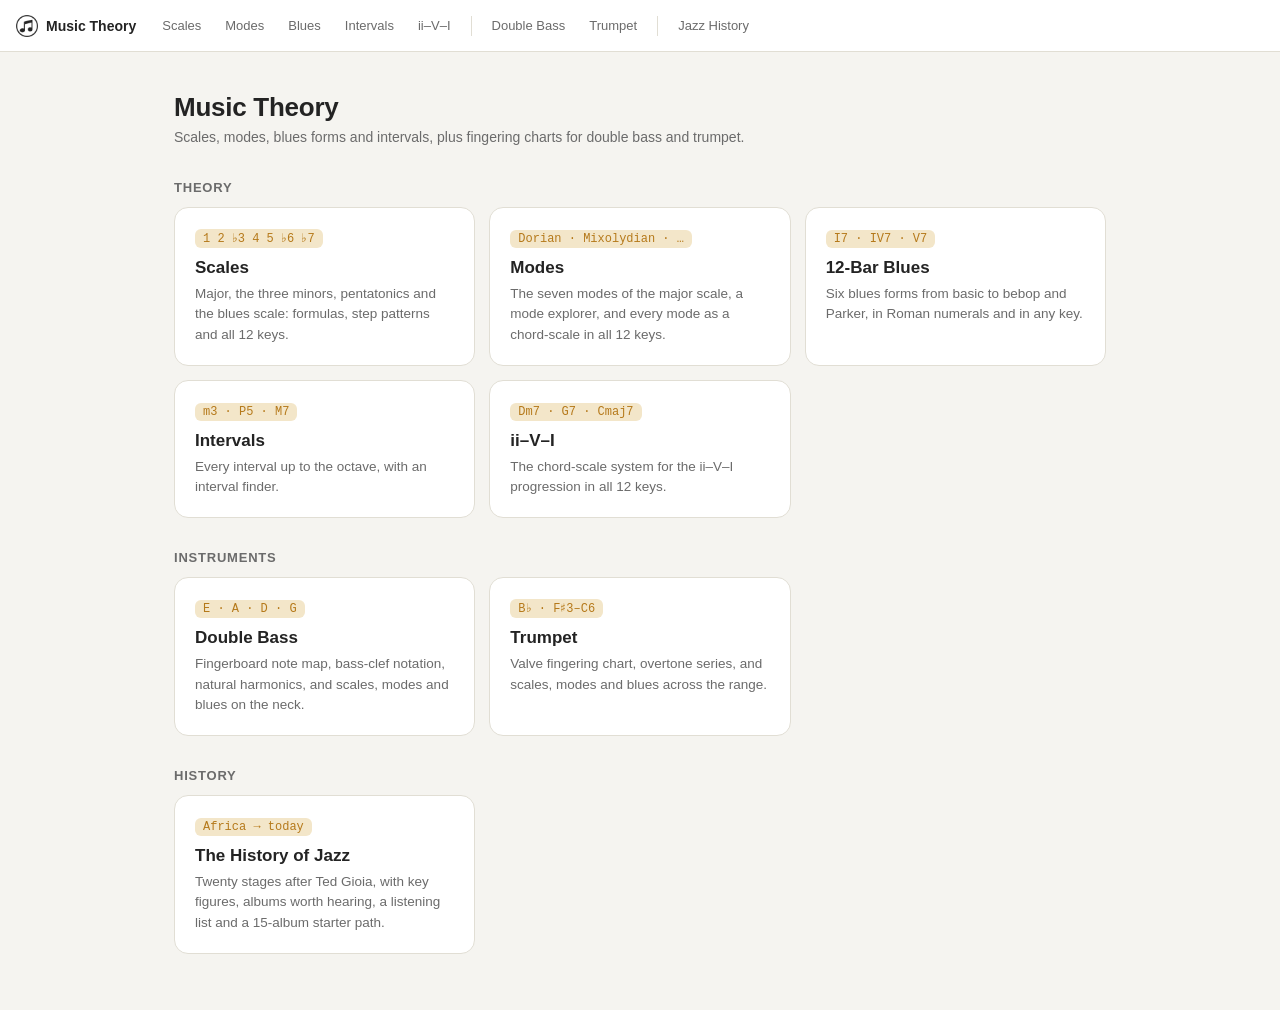
==== commit 8af58ec0: "add bebop" ====
--- a/index.html
+++ b/index.html
@@ -5,7 +5,6 @@
 <meta name="viewport" content="width=device-width, initial-scale=1">
 <title>Music Theory</title>
 <link rel="icon" type="image/png" href="assets/favicon.png">
-<link rel="icon" type="image/svg+xml" href="assets/favicon.svg">
 <link rel="stylesheet" href="assets/site.css">
 <style>
   .section-title {
@@ -98,9 +97,9 @@
   <div class="section-title">History</div>
   <div class="cards">
     <a class="card" href="history/jazz-history.html">
-      <span class="tag">1890s → today</span>
-      <h3>A Schematic History of Jazz</h3>
-      <p>Era by era, with the key figures and albums worth hearing, plus a 15-album starter path.</p>
+      <span class="tag">Africa → today</span>
+      <h3>The History of Jazz</h3>
+      <p>Twenty stages after Ted Gioia, with key figures, albums worth hearing, a listening list and a 15-album starter path.</p>
     </a>
   </div>
 </div>
--- a/assets/site.css
+++ b/assets/site.css
@@ -89,7 +89,16 @@
   align-items: center;
   gap: 8px;
 }
-.site-nav .brand img { width: 22px; height: 22px; }
+/* The logo is a transparent cut-out used as a mask, so it takes the text colour of the current theme.
+   It is inlined as a data URI because browsers refuse to load mask images from file:// pages. */
+.site-nav .brand .logo {
+  width: 22px;
+  height: 22px;
+  background: currentColor;
+  --logo: url("[data-uri]");
+  -webkit-mask: var(--logo) center / contain no-repeat;
+  mask: var(--logo) center / contain no-repeat;
+}
 .site-nav .sep { width: 1px; height: 20px; background: var(--panel-border); margin: 0 6px; flex-shrink: 0; }
 .site-nav a.item {
   font-size: 13px;
